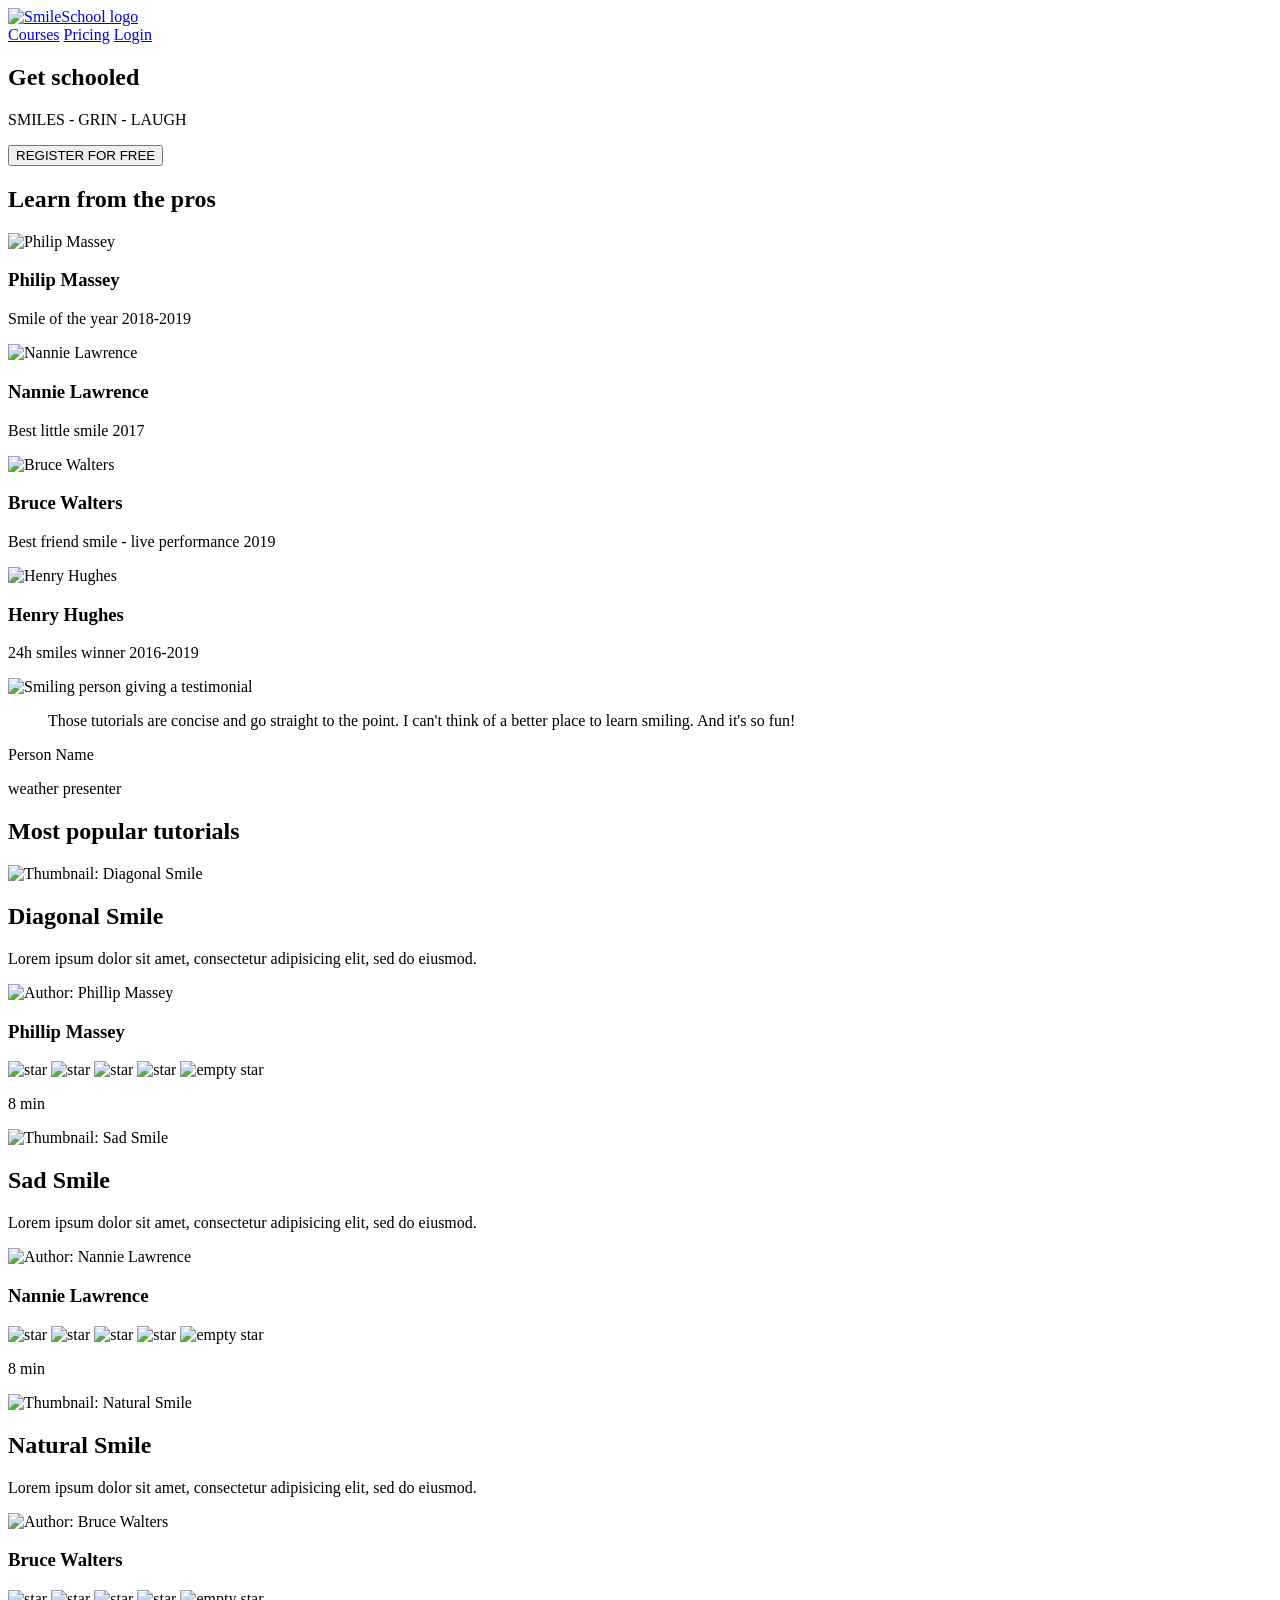
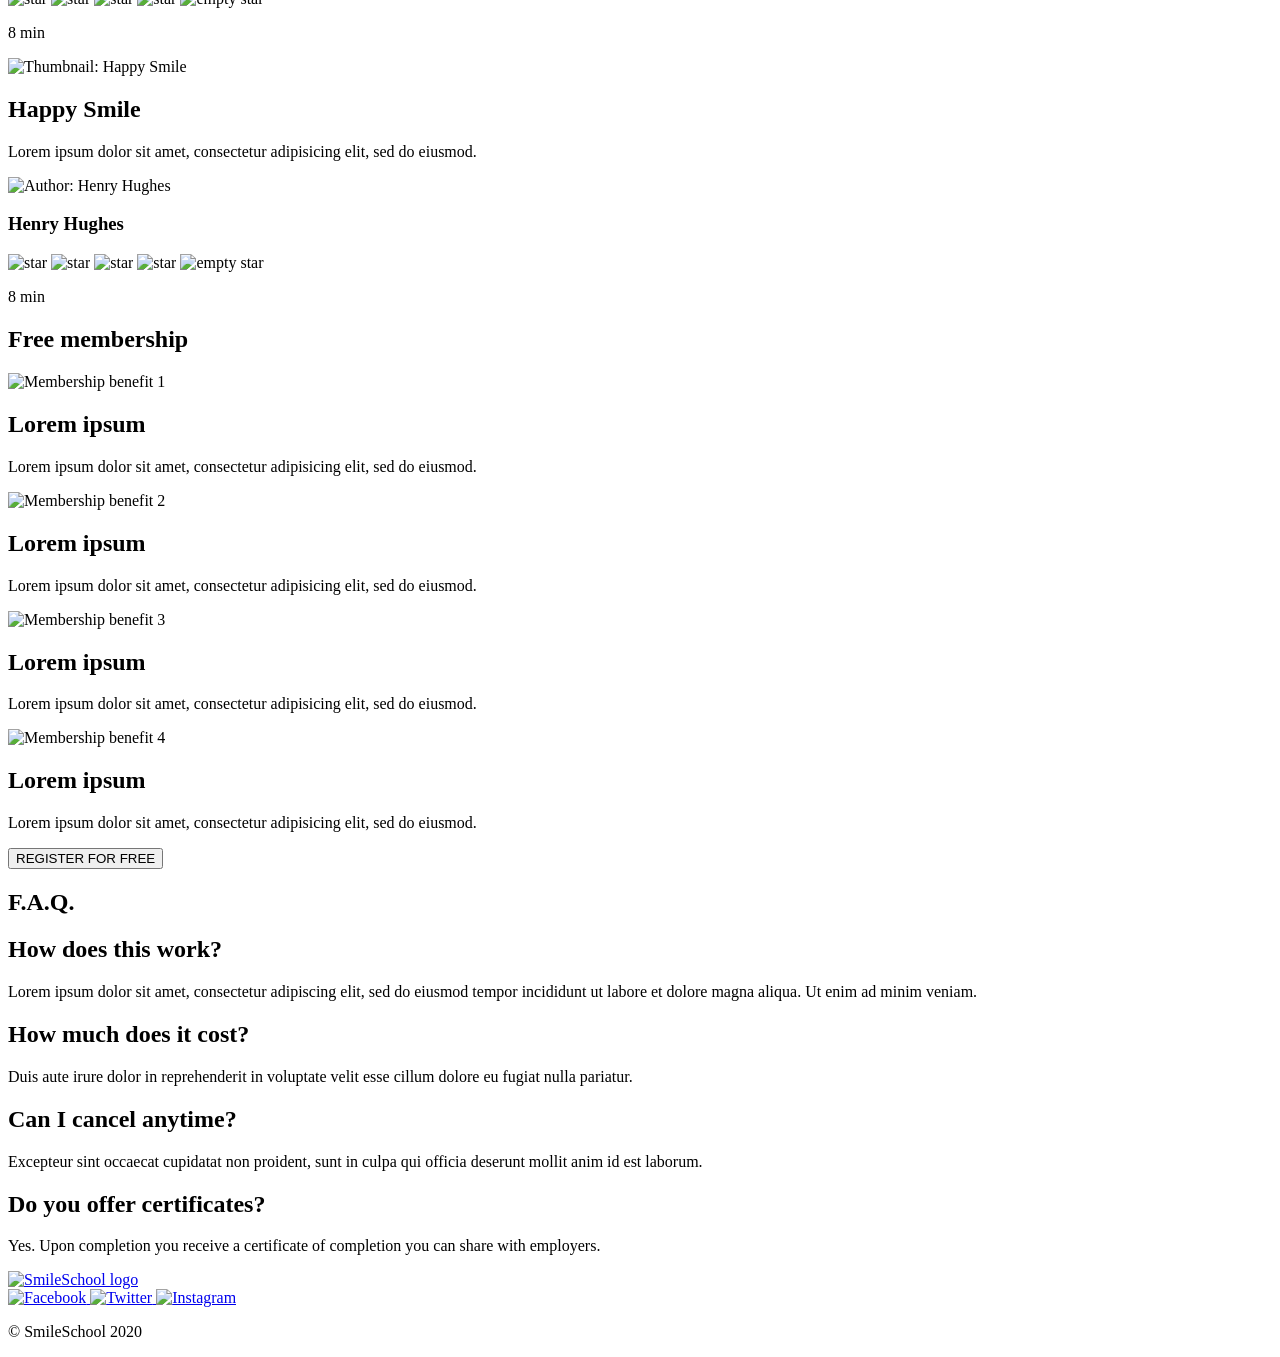
==== css_advanced/index.html @ dc0153c8 "CSS advanced: add README and copy index.html from HTML advanced" ====
<!DOCTYPE html>
<html lang="en">
<head>
  <meta charset="utf-8">
  <meta name="viewport" content="width=device-width, initial-scale=1">
  <title>SmileSchool</title>
  <meta name="description" content="Get schooled - Learn from the pros">
</head>
<body>

  <!-- ===== Header (Task 1) ===== -->
  <header>
    <!-- Logo link -->
    <a href="/" aria-label="SmileSchool home">
      <img src="logo.png" alt="SmileSchool logo">
    </a>

    <!-- Primary nav -->
    <nav aria-label="Primary">
      <a href="#">Courses</a>
      <a href="#">Pricing</a>
      <a href="#">Login</a>
    </nav>
  </header>
  <!-- ===== /Header ===== -->

  <!-- ===== Main content ===== -->
  <main>

    <!-- ===== Hero / Banner (Task 2) ===== -->
    <section aria-labelledby="hero-title">
      <!-- Top block: title + text + button -->
      <div>
        <h1 id="hero-title">Get schooled</h1>
        <p>SMILES - GRIN - LAUGH</p>
        <button type="button">REGISTER FOR FREE</button>
      </div>

      <!-- Bottom block: Learn from the pros + 4 profile cards -->
      <div>
        <h2>Learn from the pros</h2>

        <div>
          <article>
            <img src="pro-1.jpg" alt="Philip Massey">
            <h3>Philip Massey</h3>
            <p>Smile of the year 2018-2019</p>
          </article>

          <article>
            <img src="pro-2.jpg" alt="Nannie Lawrence">
            <h3>Nannie Lawrence</h3>
            <p>Best little smile 2017</p>
          </article>

          <article>
            <img src="pro-3.jpg" alt="Bruce Walters">
            <h3>Bruce Walters</h3>
            <p>Best friend smile - live performance 2019</p>
          </article>

          <article>
            <img src="pro-4.jpg" alt="Henry Hughes">
            <h3>Henry Hughes</h3>
            <p>24h smiles winner 2016-2019</p>
          </article>
        </div>
      </div>
    </section>
    <!-- ===== /Hero ===== -->

    <!-- ===== Quote (Task 3) ===== -->
    <section id="quote" aria-labelledby="quote-title">
      <div>
        <img src="quote-author.jpg" alt="Smiling person giving a testimonial">
        <div>
          <blockquote id="quote-title">
            Those tutorials are concise and go straight to the point. I can't think of a better
            place to learn smiling. And it's so fun!
          </blockquote>
          <p>Person Name</p>
          <p>weather presenter</p>
        </div>
      </div>
    </section>
    <!-- ===== /Quote ===== -->

    <!-- ===== Videos (Task 4) ===== -->
    <section aria-labelledby="videos-title">
      <h1 id="videos-title">Most popular tutorials</h1>

      <div>
        <!-- Video 1 -->
        <article>
          <img src="vid-1.jpg" alt="Thumbnail: Diagonal Smile">
          <h2>Diagonal Smile</h2>
          <p>Lorem ipsum dolor sit amet, consectetur adipisicing elit, sed do eiusmod.</p>

          <!-- Author -->
          <div>
            <img src="pro-1.jpg" alt="Author: Phillip Massey">
            <h3>Phillip Massey</h3>
          </div>

          <!-- Rating -->
          <div>
            <div>
              <img src="star.svg" alt="star">
              <img src="star.svg" alt="star">
              <img src="star.svg" alt="star">
              <img src="star.svg" alt="star">
              <img src="star-empty.svg" alt="empty star">
            </div>
            <p>8 min</p>
          </div>
        </article>

        <!-- Video 2 -->
        <article>
          <img src="vid-2.jpg" alt="Thumbnail: Sad Smile">
          <h2>Sad Smile</h2>
          <p>Lorem ipsum dolor sit amet, consectetur adipisicing elit, sed do eiusmod.</p>

          <div>
            <img src="pro-2.jpg" alt="Author: Nannie Lawrence">
            <h3>Nannie Lawrence</h3>
          </div>

          <div>
            <div>
              <img src="star.svg" alt="star">
              <img src="star.svg" alt="star">
              <img src="star.svg" alt="star">
              <img src="star.svg" alt="star">
              <img src="star-empty.svg" alt="empty star">
            </div>
            <p>8 min</p>
          </div>
        </article>

        <!-- Video 3 -->
        <article>
          <img src="vid-3.jpg" alt="Thumbnail: Natural Smile">
          <h2>Natural Smile</h2>
          <p>Lorem ipsum dolor sit amet, consectetur adipisicing elit, sed do eiusmod.</p>

          <div>
            <img src="pro-3.jpg" alt="Author: Bruce Walters">
            <h3>Bruce Walters</h3>
          </div>

          <div>
            <div>
              <img src="star.svg" alt="star">
              <img src="star.svg" alt="star">
              <img src="star.svg" alt="star">
              <img src="star.svg" alt="star">
              <img src="star-empty.svg" alt="empty star">
            </div>
            <p>8 min</p>
          </div>
        </article>

        <!-- Video 4 -->
        <article>
          <img src="vid-4.jpg" alt="Thumbnail: Happy Smile">
          <h2>Happy Smile</h2>
          <p>Lorem ipsum dolor sit amet, consectetur adipisicing elit, sed do eiusmod.</p>

          <div>
            <img src="pro-4.jpg" alt="Author: Henry Hughes">
            <h3>Henry Hughes</h3>
          </div>

          <div>
            <div>
              <img src="star.svg" alt="star">
              <img src="star.svg" alt="star">
              <img src="star.svg" alt="star">
              <img src="star.svg" alt="star">
              <img src="star-empty.svg" alt="empty star">
            </div>
            <p>8 min</p>
          </div>
        </article>
      </div>
    </section>
    <!-- ===== /Videos ===== -->

    <!-- ===== Membership (Task 5) ===== -->
    <section aria-labelledby="membership-title">
      <h1 id="membership-title">Free membership</h1>

      <div>
        <article>
          <img src="mem-1.svg" alt="Membership benefit 1">
          <h2>Lorem ipsum</h2>
          <p>Lorem ipsum dolor sit amet, consectetur adipisicing elit, sed do eiusmod.</p>
        </article>

        <article>
          <img src="mem-2.svg" alt="Membership benefit 2">
          <h2>Lorem ipsum</h2>
          <p>Lorem ipsum dolor sit amet, consectetur adipisicing elit, sed do eiusmod.</p>
        </article>

        <article>
          <img src="mem-3.svg" alt="Membership benefit 3">
          <h2>Lorem ipsum</h2>
          <p>Lorem ipsum dolor sit amet, consectetur adipisicing elit, sed do eiusmod.</p>
        </article>

        <article>
          <img src="mem-4.svg" alt="Membership benefit 4">
          <h2>Lorem ipsum</h2>
          <p>Lorem ipsum dolor sit amet, consectetur adipisicing elit, sed do eiusmod.</p>
        </article>
      </div>

      <button type="button">REGISTER FOR FREE</button>
    </section>
    <!-- ===== /Membership ===== -->

    <!-- ===== FAQ (Task 6) ===== -->
    <section id="faq" aria-labelledby="faq-title">
      <h1 id="faq-title">F.A.Q.</h1>

      <div>
        <!-- Row 1 -->
        <div>
          <article>
            <h2>How does this work?</h2>
            <p>
              Lorem ipsum dolor sit amet, consectetur adipiscing elit, sed do eiusmod tempor
              incididunt ut labore et dolore magna aliqua. Ut enim ad minim veniam.
            </p>
          </article>

          <article>
            <h2>How much does it cost?</h2>
            <p>
              Duis aute irure dolor in reprehenderit in voluptate velit esse cillum dolore
              eu fugiat nulla pariatur.
            </p>
          </article>
        </div>

        <!-- Row 2 -->
        <div>
          <article>
            <h2>Can I cancel anytime?</h2>
            <p>
              Excepteur sint occaecat cupidatat non proident, sunt in culpa qui officia
              deserunt mollit anim id est laborum.
            </p>
          </article>

          <article>
            <h2>Do you offer certificates?</h2>
            <p>
              Yes. Upon completion you receive a certificate of completion you can share
              with employers.
            </p>
          </article>
        </div>
      </div>
    </section>
    <!-- ===== /FAQ ===== -->

  </main>
  <!-- ===== /Main ===== -->

  <!-- ===== Footer (Task 7) ===== -->
  <footer>
    <div>
      <div>
        <!-- Footer logo -->
        <a href="/" aria-label="SmileSchool home">
          <img src="logo.png" alt="SmileSchool logo">
        </a>

        <!-- Social links -->
        <div aria-label="Social links">
          <a href="#" aria-label="Facebook">
            <img src="icon-facebook.svg" alt="Facebook">
          </a>
          <a href="#" aria-label="Twitter">
            <img src="icon-twitter.svg" alt="Twitter">
          </a>
          <a href="#" aria-label="Instagram">
            <img src="icon-instagram.svg" alt="Instagram">
          </a>
        </div>
      </div>

      <p>© SmileSchool 2020</p>
    </div>
  </footer>
  <!-- ===== /Footer ===== -->

</body>
</html>
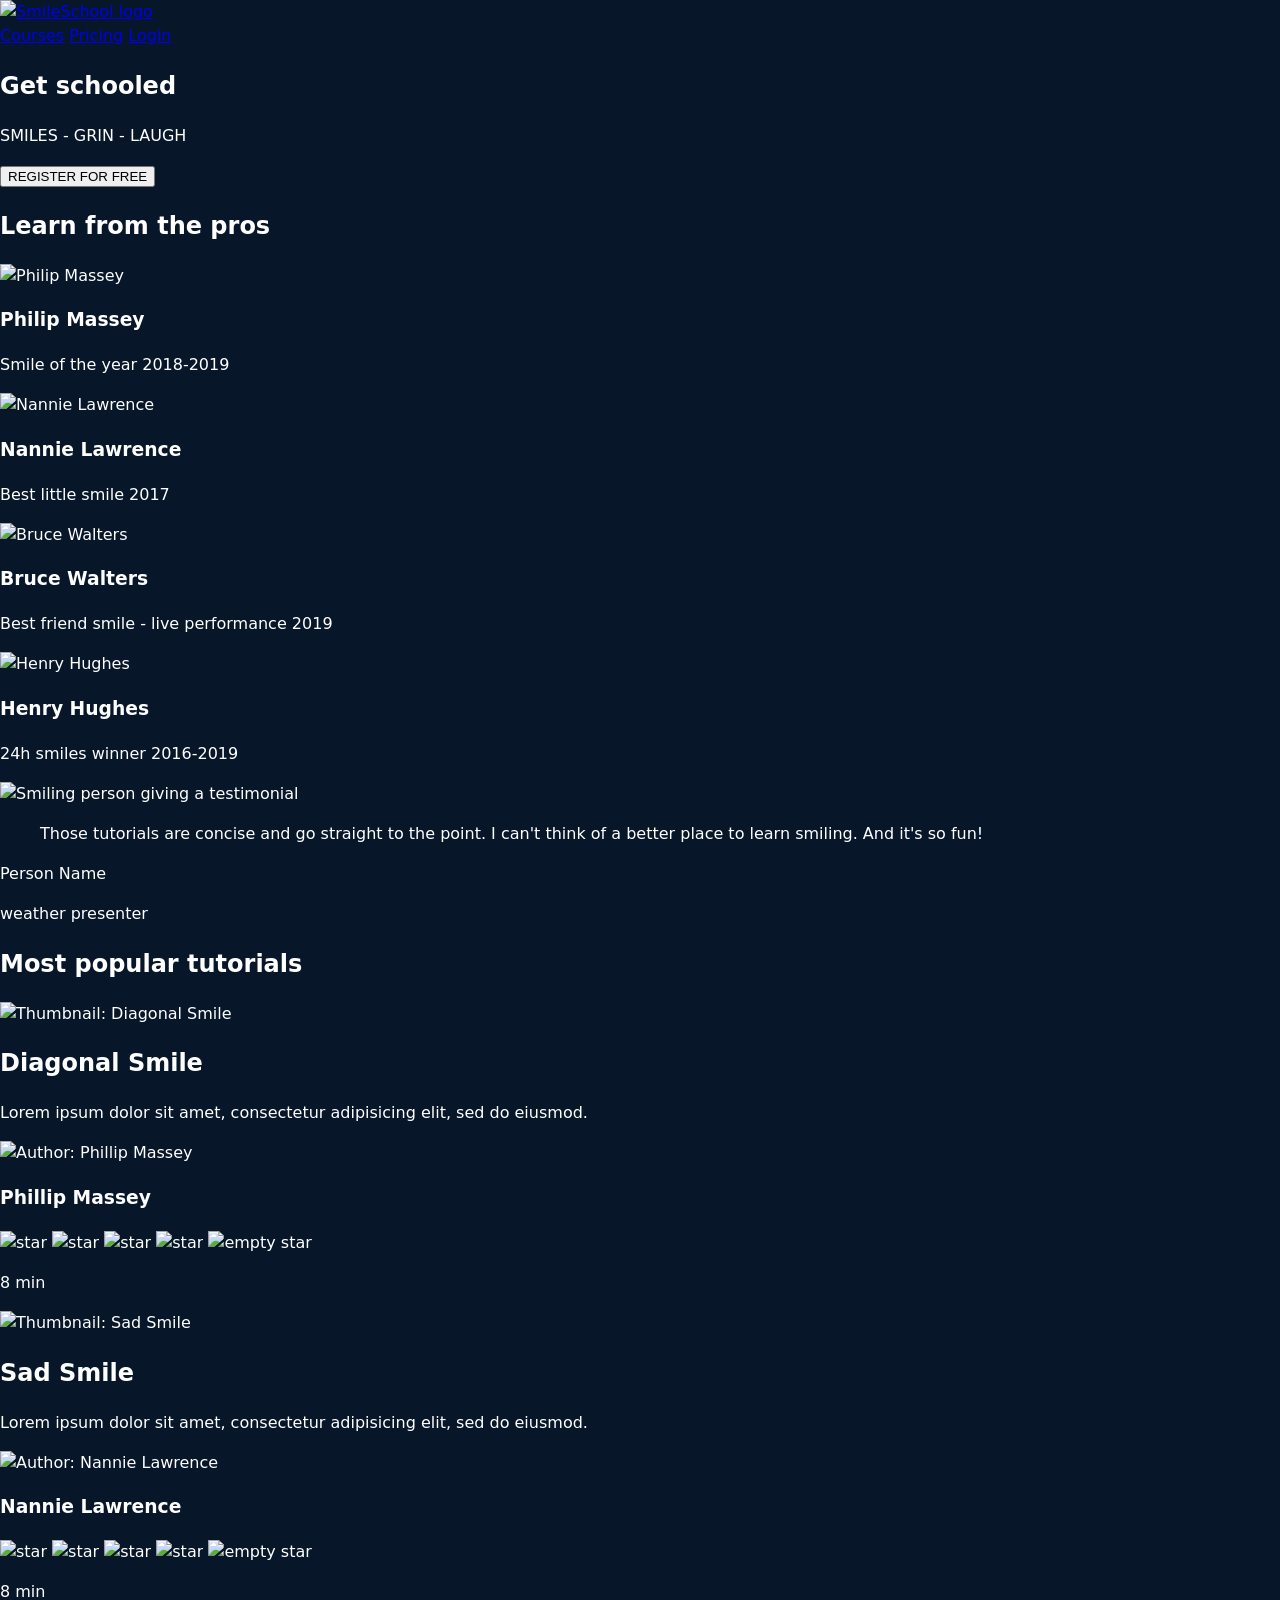
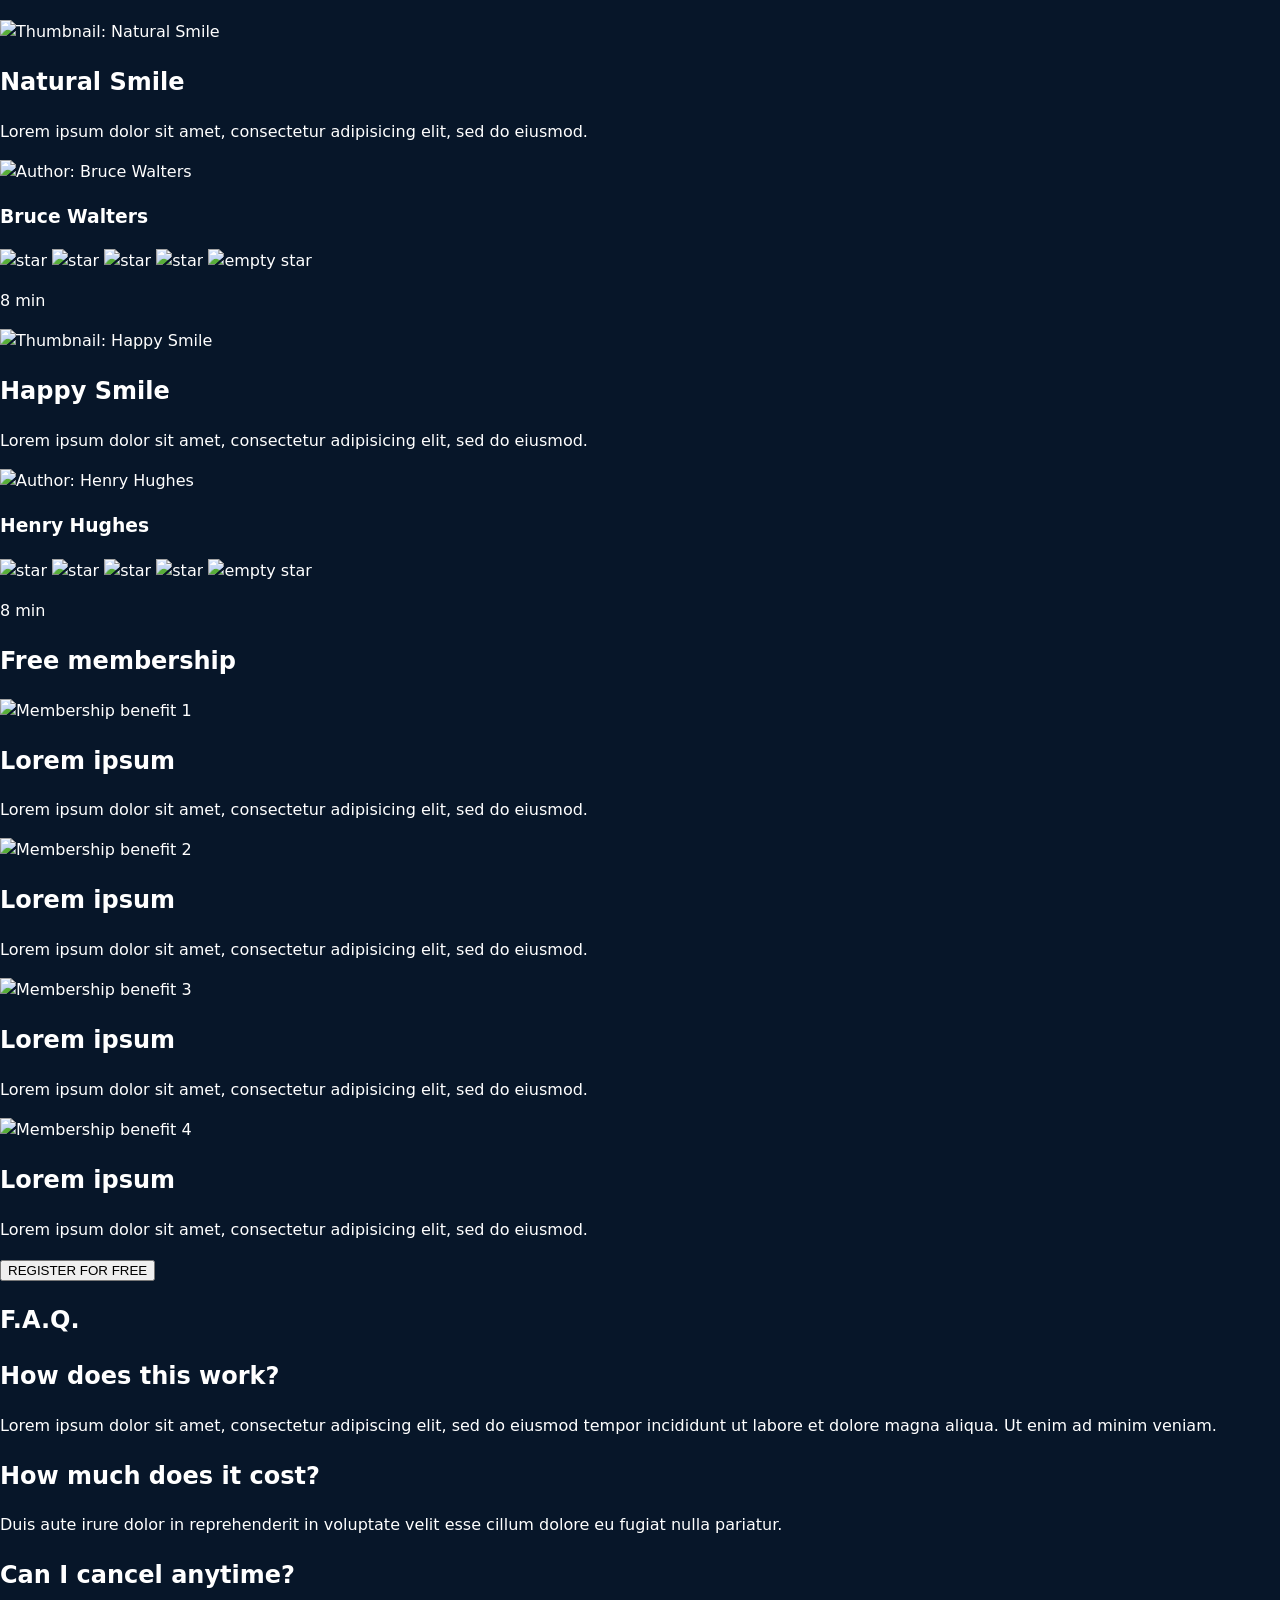
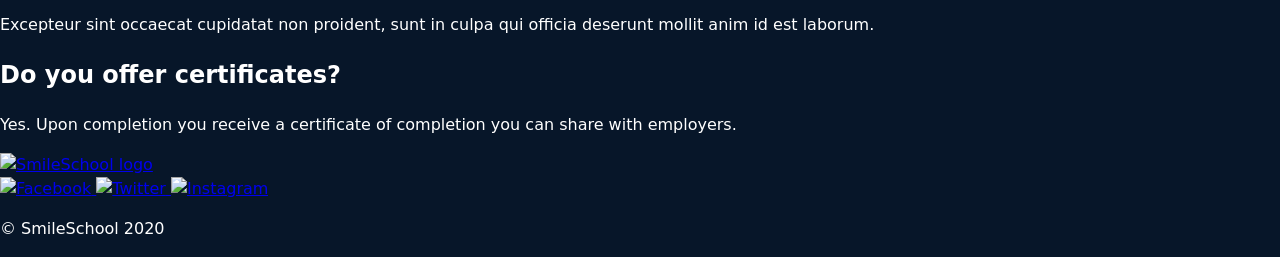
==== commit d94acc72: "Task 1: create styles.css and import it in index.html" ====
--- a/css_advanced/index.html
+++ b/css_advanced/index.html
@@ -5,6 +5,7 @@
   <meta name="viewport" content="width=device-width, initial-scale=1">
   <title>SmileSchool</title>
   <meta name="description" content="Get schooled - Learn from the pros">
+<link rel="stylesheet" href="styles.css">
 </head>
 <body>
 
--- a/css_advanced/styles.css
+++ b/css_advanced/styles.css
@@ -0,0 +1,18 @@
+/* CSS Advanced – base stylesheet */
+:root{
+  --bg-dark:#071629;
+  --text:#fff;
+  --muted:rgba(255,255,255,.75);
+  --primary:#C271FF;
+  --primary-strong:#A646FF;
+  --maxw:1100px;
+}
+/* Base */
+*{box-sizing:border-box}
+html,body{margin:0}
+body{
+  background:var(--bg-dark);
+  color:var(--text);
+  font-family:"Source Sans Pro", system-ui, -apple-system, "Segoe UI", Roboto, Arial, sans-serif;
+  line-height:1.5;
+}
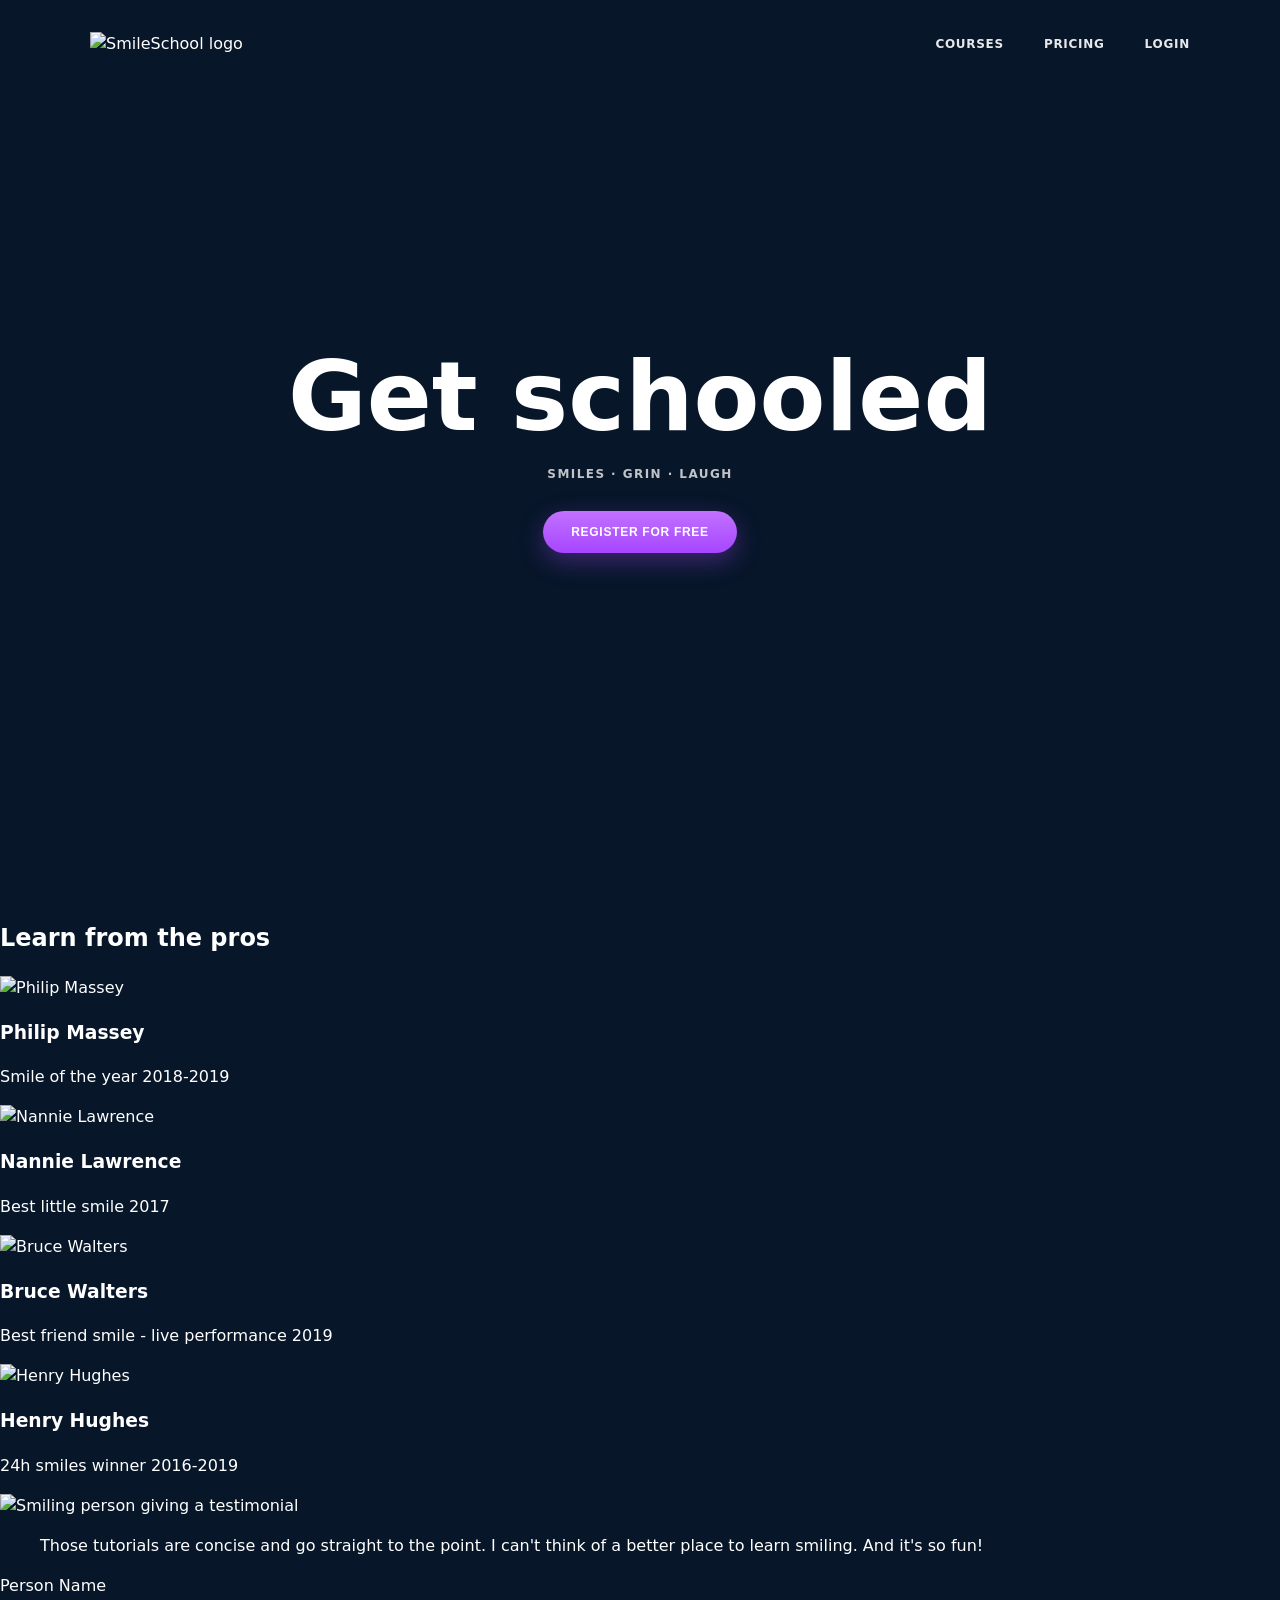
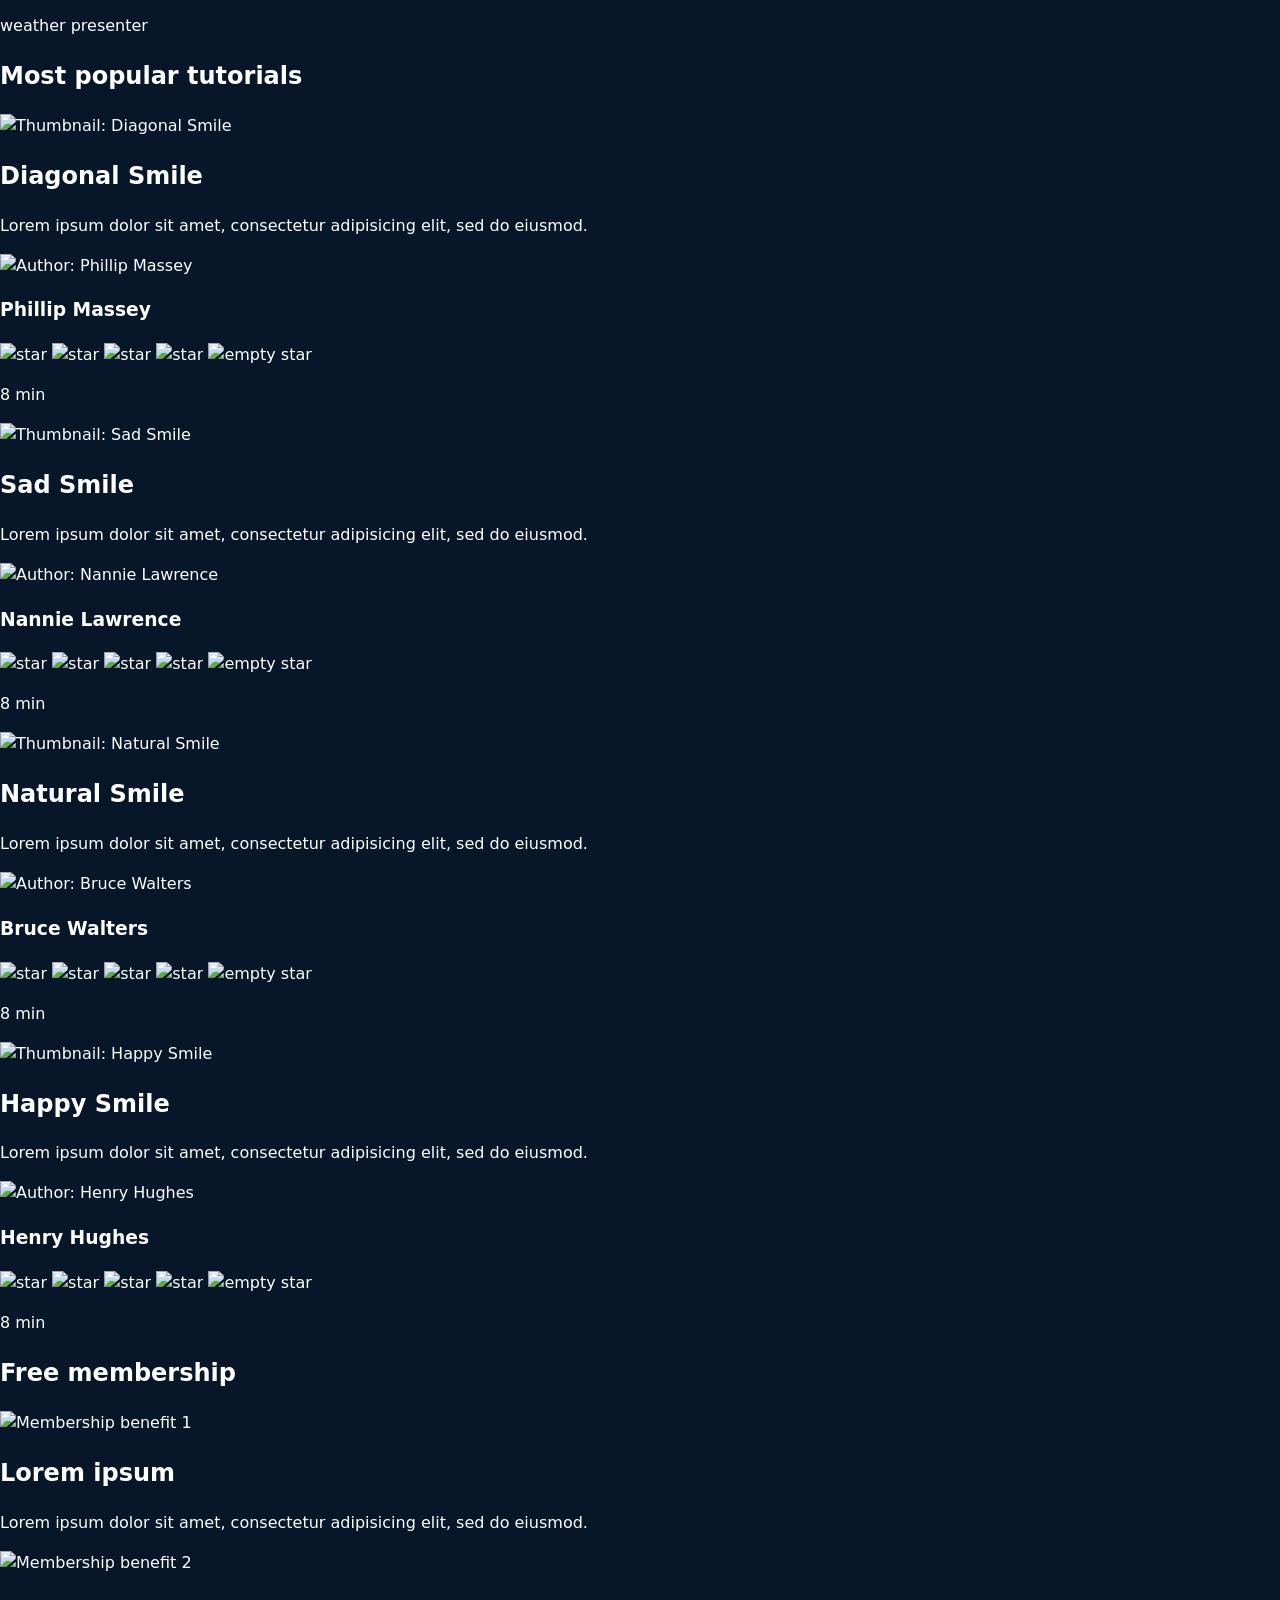
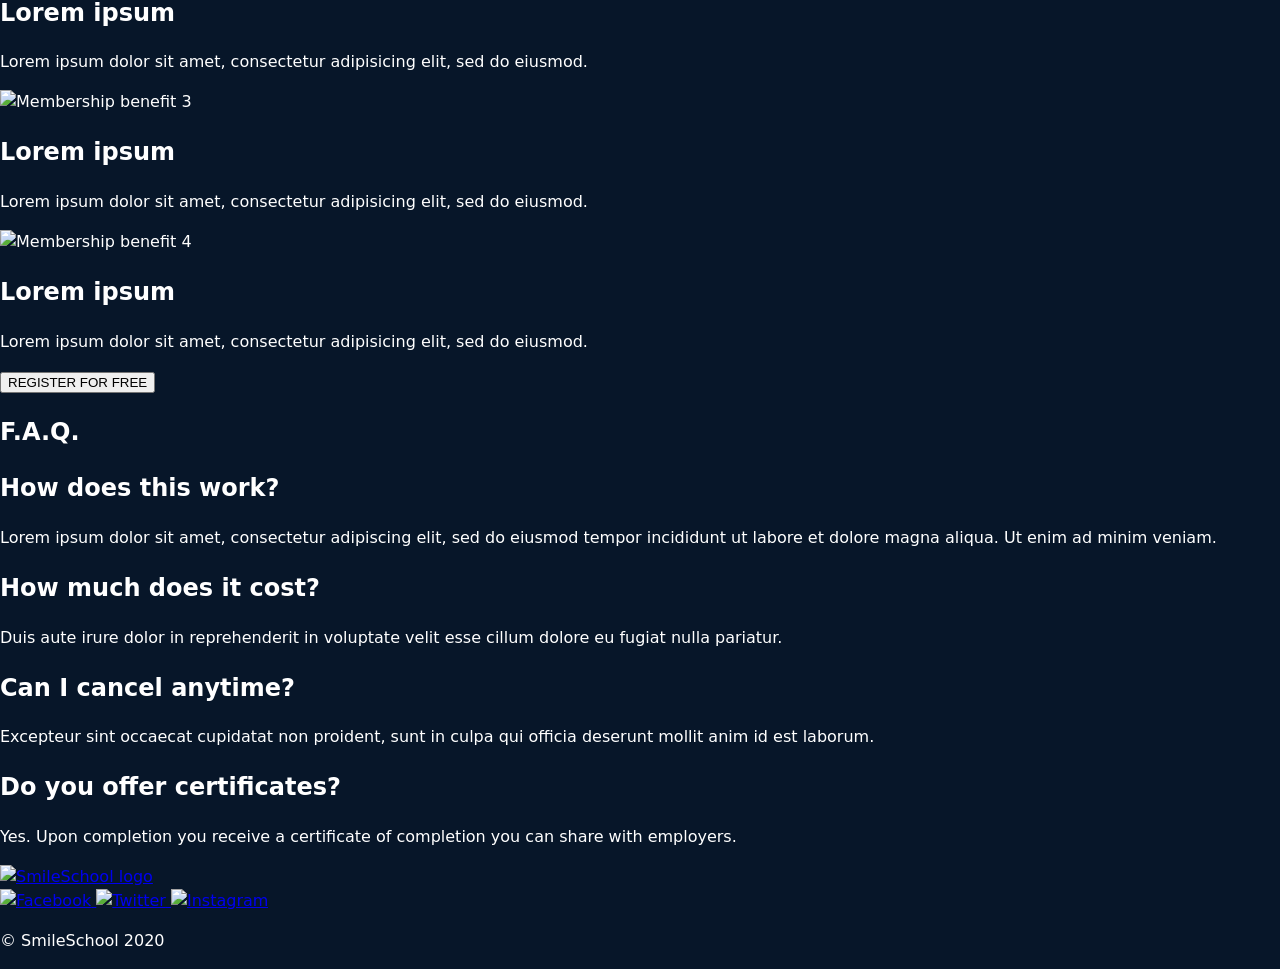
==== commit daec5a03: "Task 2: style header and first hero section per Figma" ====
--- a/css_advanced/index.html
+++ b/css_advanced/index.html
@@ -11,18 +11,17 @@
 
   <!-- ===== Header (Task 1) ===== -->
   <header>
-    <!-- Logo link -->
-    <a href="/" aria-label="SmileSchool home">
+  <div class="container">
+    <a href="/" class="logo" aria-label="SmileSchool home">
       <img src="logo.png" alt="SmileSchool logo">
     </a>
-
-    <!-- Primary nav -->
     <nav aria-label="Primary">
       <a href="#">Courses</a>
       <a href="#">Pricing</a>
       <a href="#">Login</a>
     </nav>
-  </header>
+  </div>
+</header>
   <!-- ===== /Header ===== -->
 
   <!-- ===== Main content ===== -->
@@ -30,12 +29,12 @@
 
     <!-- ===== Hero / Banner (Task 2) ===== -->
     <section aria-labelledby="hero-title">
-      <!-- Top block: title + text + button -->
-      <div>
-        <h1 id="hero-title">Get schooled</h1>
-        <p>SMILES - GRIN - LAUGH</p>
-        <button type="button">REGISTER FOR FREE</button>
-      </div>
+  <div>
+    <h1 id="hero-title">Get schooled</h1>
+    <p class="meta">SMILES &middot; GRIN &middot; LAUGH</p>
+    <button type="button" class="cta">REGISTER FOR FREE</button>
+  </div>
+</section>
 
       <!-- Bottom block: Learn from the pros + 4 profile cards -->
       <div>
--- a/css_advanced/styles.css
+++ b/css_advanced/styles.css
@@ -16,3 +16,61 @@
   font-family:"Source Sans Pro", system-ui, -apple-system, "Segoe UI", Roboto, Arial, sans-serif;
   line-height:1.5;
 }
+/* === Header (fixed over hero) === */
+header{
+  position:absolute;
+  inset:0 0 auto 0; /* top:0; left/right:0 */
+  z-index:10;
+}
+header .container{
+  width:min(100%, calc(var(--maxw) + 48px));
+  margin-inline:auto;
+  padding:32px 24px;
+  display:flex;
+  align-items:center;
+  justify-content:space-between;
+}
+header a{ color:var(--text); text-decoration:none; }
+header nav{ display:flex; gap:40px; }
+header nav a{
+  font-weight:600; font-size:12px; letter-spacing:.06em;
+  text-transform:uppercase; opacity:.9;
+}
+header nav a:hover{ opacity:1; }
+
+/* === Hero (first section in main) === */
+main > section:first-of-type{
+  min-height:100vh;
+  display:grid;
+  place-items:center;
+  text-align:center;
+  color:#fff;
+  background:
+    linear-gradient(180deg, rgba(7,22,41,.25) 0%, rgba(7,22,41,.95) 70%),
+    url("images/hero.jpg") center/cover no-repeat;
+}
+main > section:first-of-type h1{
+  margin:0 0 18px 0;
+  font-weight:800;
+  font-size:clamp(44px, 8vw, 96px);
+  line-height:1.05;
+}
+main > section:first-of-type .meta{
+  display:flex; justify-content:center; gap:28px;
+  margin-bottom:28px;
+  font-weight:700; font-size:12px; letter-spacing:.12em;
+  text-transform:uppercase; color:var(--muted);
+}
+main > section:first-of-type .cta{
+  display:inline-block; padding:14px 28px; border:0;
+  font-weight:700; font-size:12px; letter-spacing:.06em; text-transform:uppercase;
+  color:#fff; border-radius:999px; cursor:pointer;
+  background:linear-gradient(180deg, var(--primary) 0%, var(--primary-strong) 100%);
+  box-shadow:0 8px 24px rgba(162,70,255,.35);
+}
+
+/* small tweaks */
+@media (max-width: 820px){
+  header .container{ padding:22px 16px; }
+  header nav{ gap:22px; }
+}
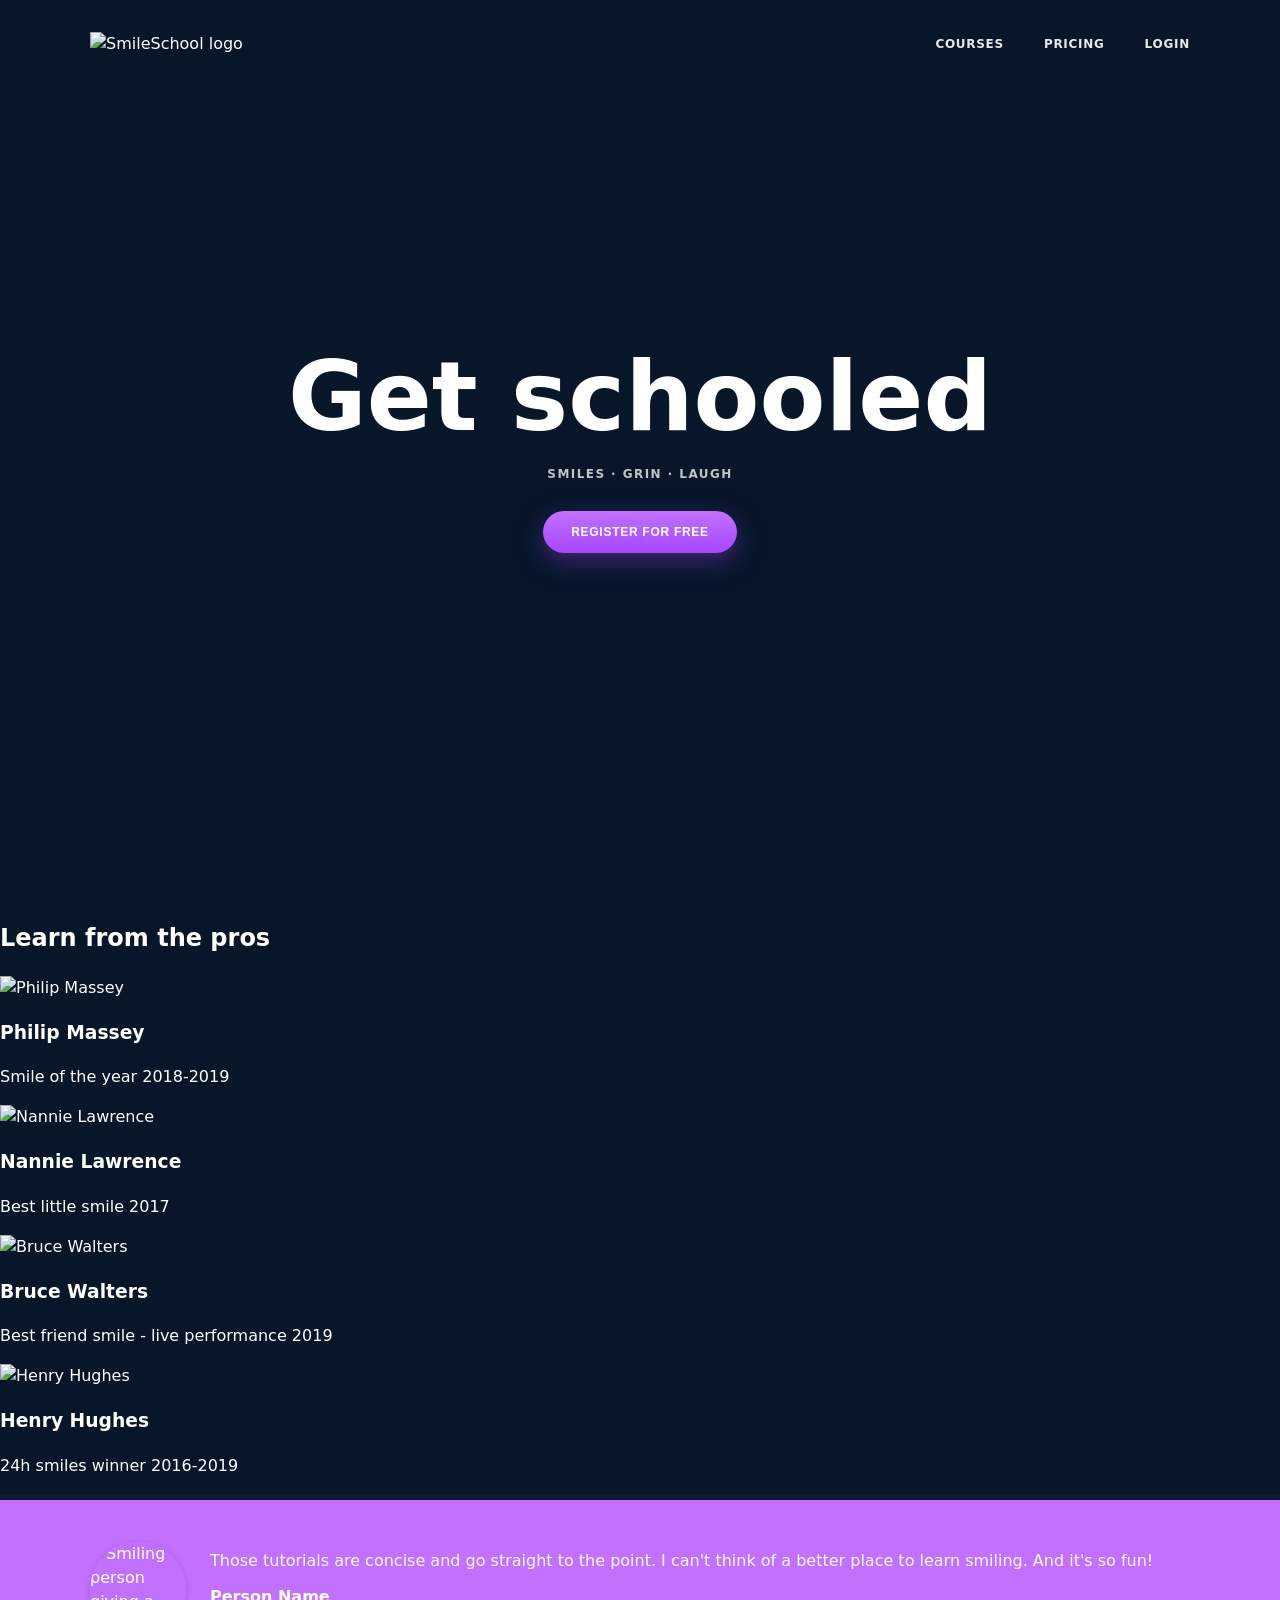
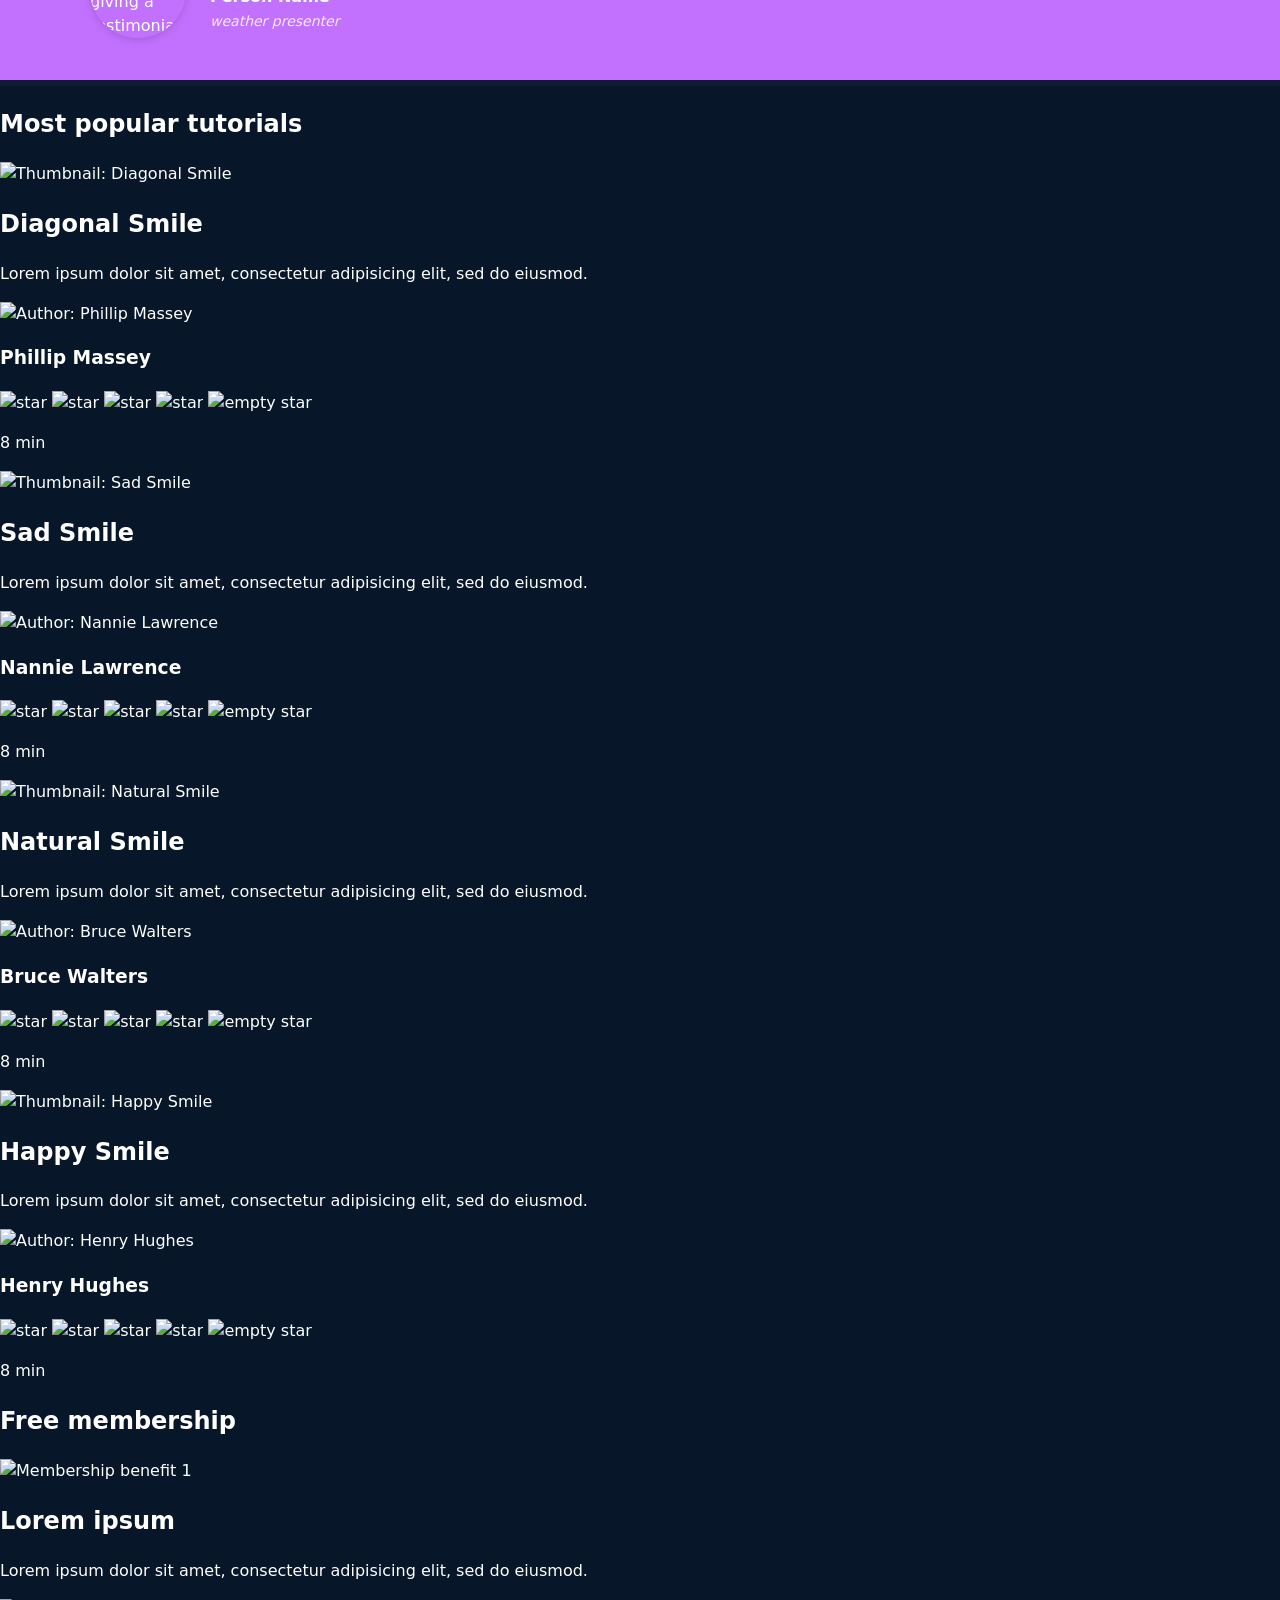
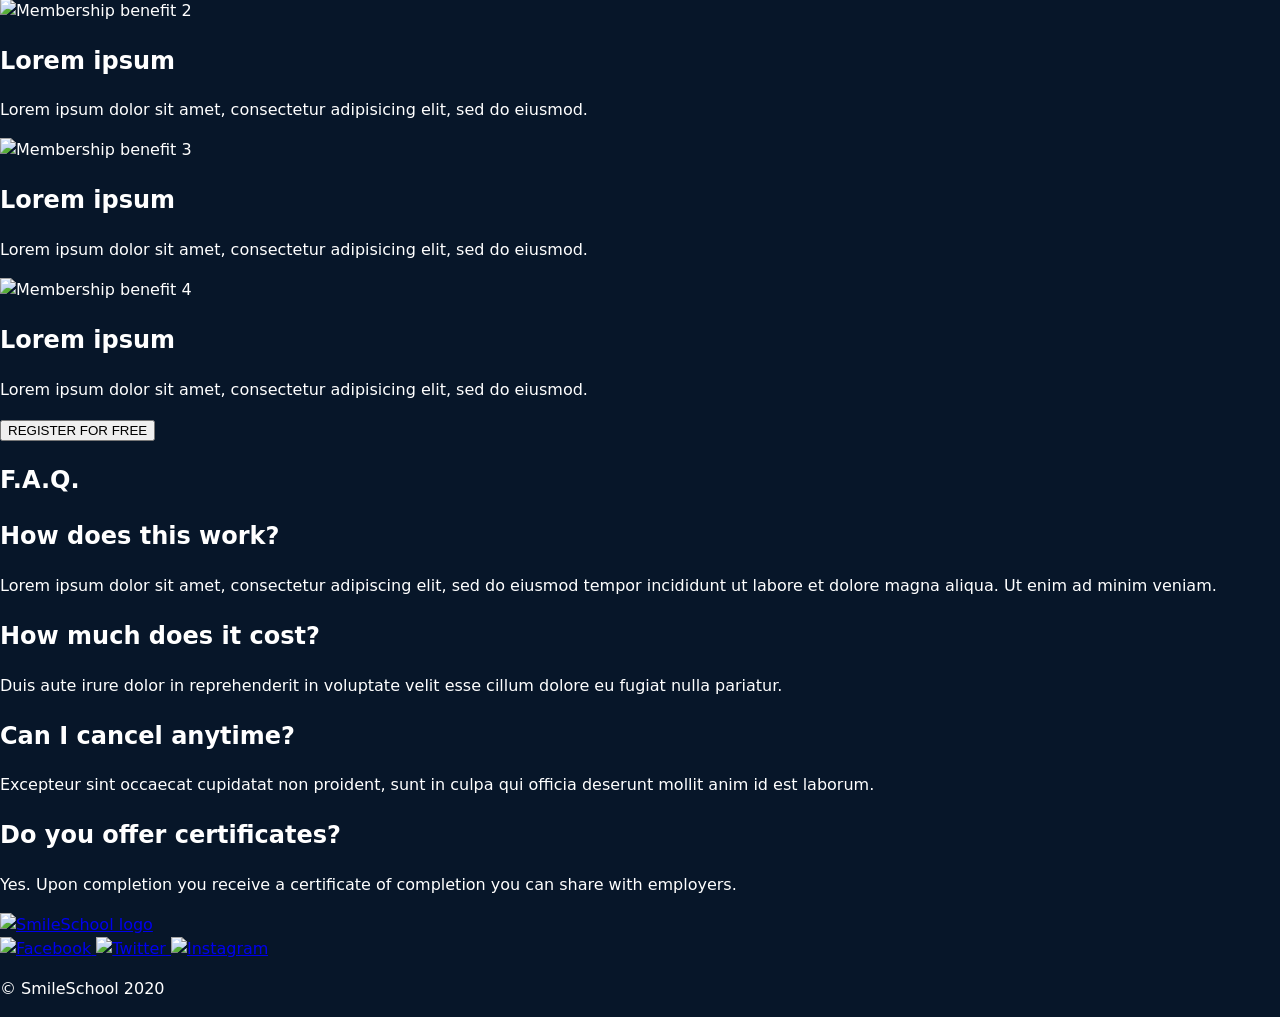
==== commit 76e28bcd: "Task 3: style Quotes/Testimonial section (purple block, avatar, author, role)" ====
--- a/css_advanced/index.html
+++ b/css_advanced/index.html
@@ -71,18 +71,18 @@
 
     <!-- ===== Quote (Task 3) ===== -->
     <section id="quote" aria-labelledby="quote-title">
-      <div>
-        <img src="quote-author.jpg" alt="Smiling person giving a testimonial">
-        <div>
-          <blockquote id="quote-title">
-            Those tutorials are concise and go straight to the point. I can't think of a better
-            place to learn smiling. And it's so fun!
-          </blockquote>
-          <p>Person Name</p>
-          <p>weather presenter</p>
-        </div>
-      </div>
-    </section>
+  <div class="container">
+    <img class="avatar" src="images/quote-author.jpg" alt="Smiling person giving a testimonial">
+    <div>
+      <blockquote id="quote-title">
+        Those tutorials are concise and go straight to the point. I can't think of a better
+        place to learn smiling. And it's so fun!
+      </blockquote>
+      <p class="author">Person Name</p>
+      <p class="role">weather presenter</p>
+    </div>
+  </div>
+</section>
     <!-- ===== /Quote ===== -->
 
     <!-- ===== Videos (Task 4) ===== -->
--- a/css_advanced/styles.css
+++ b/css_advanced/styles.css
@@ -74,3 +74,62 @@
   header .container{ padding:22px 16px; }
   header nav{ gap:22px; }
 }
+/* === Task 3 · Quotes / Testimonial === */
+#quote{
+  position:relative;
+  background:#C271FF;   /* morado Figma */
+  color:#fff;
+  padding:48px 0;
+}
+#quote .container{
+  width:min(100%, calc(var(--maxw) + 48px));
+  margin-inline:auto;
+  padding-inline:24px;
+  display:grid;
+  grid-template-columns:96px 1fr; /* avatar + texto */
+  gap:24px;
+  align-items:center;
+}
+#quote .avatar{
+  width:96px; height:96px;
+  border-radius:50%;
+  overflow:hidden;
+  box-shadow:0 2px 8px rgba(0,0,0,.15);
+}
+#quote blockquote{
+  margin:0 0 12px 0;
+  font-size:16px;
+  line-height:1.6;
+  color:rgba(255,255,255,.95);
+}
+#quote .author{
+  margin:0;
+  font-weight:700;
+  font-size:16px;
+}
+#quote .role{
+  margin:2px 0 0 0;
+  font-style:italic;
+  font-size:14px;
+  color:rgba(255,255,255,.85);
+}
+/* barras sutiles arriba/abajo como en la maqueta */
+#quote::before,
+#quote::after{
+  content:"";
+  position:absolute; left:0; right:0;
+  height:6px;
+  background:#071629; /* mismo dark del body */
+  opacity:.95;
+}
+#quote::before{ top:0; }
+#quote::after{ bottom:0; }
+
+/* responsive */
+@media (max-width:640px){
+  #quote .container{
+    grid-template-columns:72px 1fr;
+    gap:16px;
+  }
+  #quote .avatar{ width:72px; height:72px; }
+}
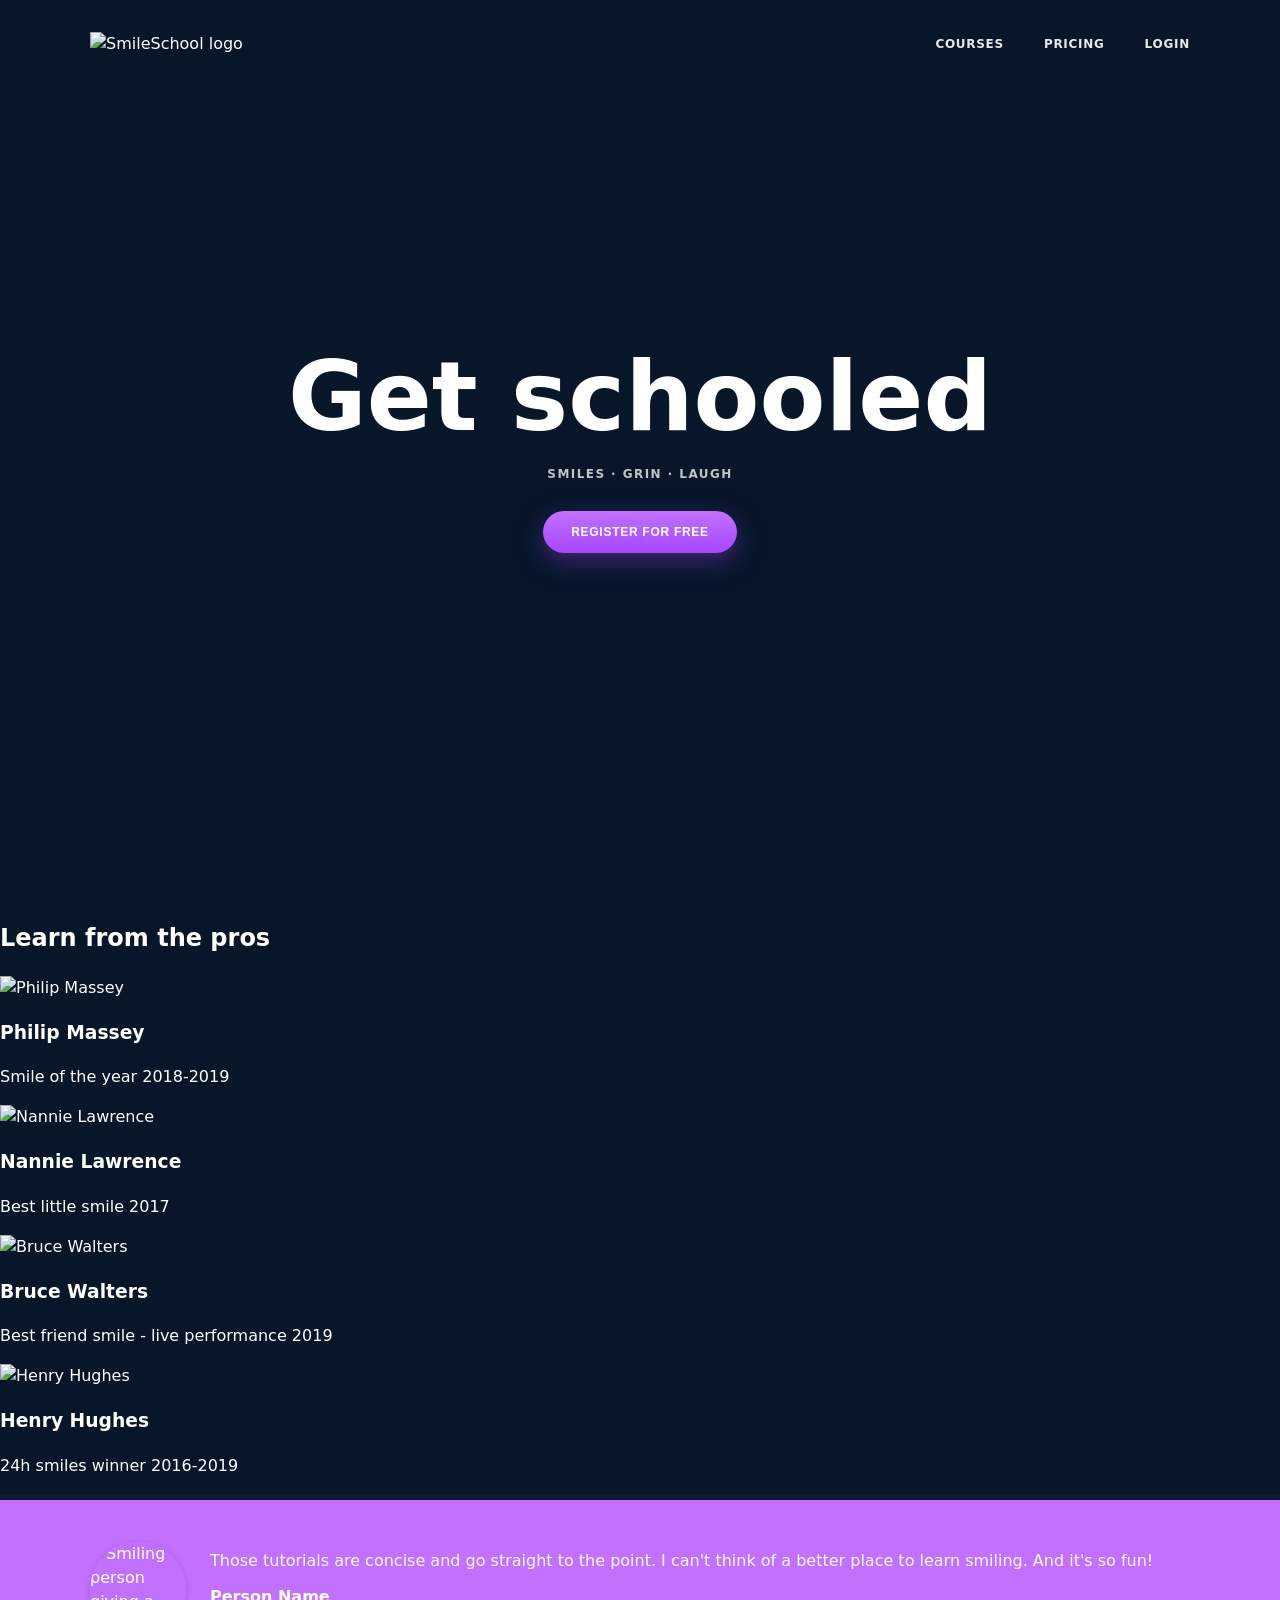
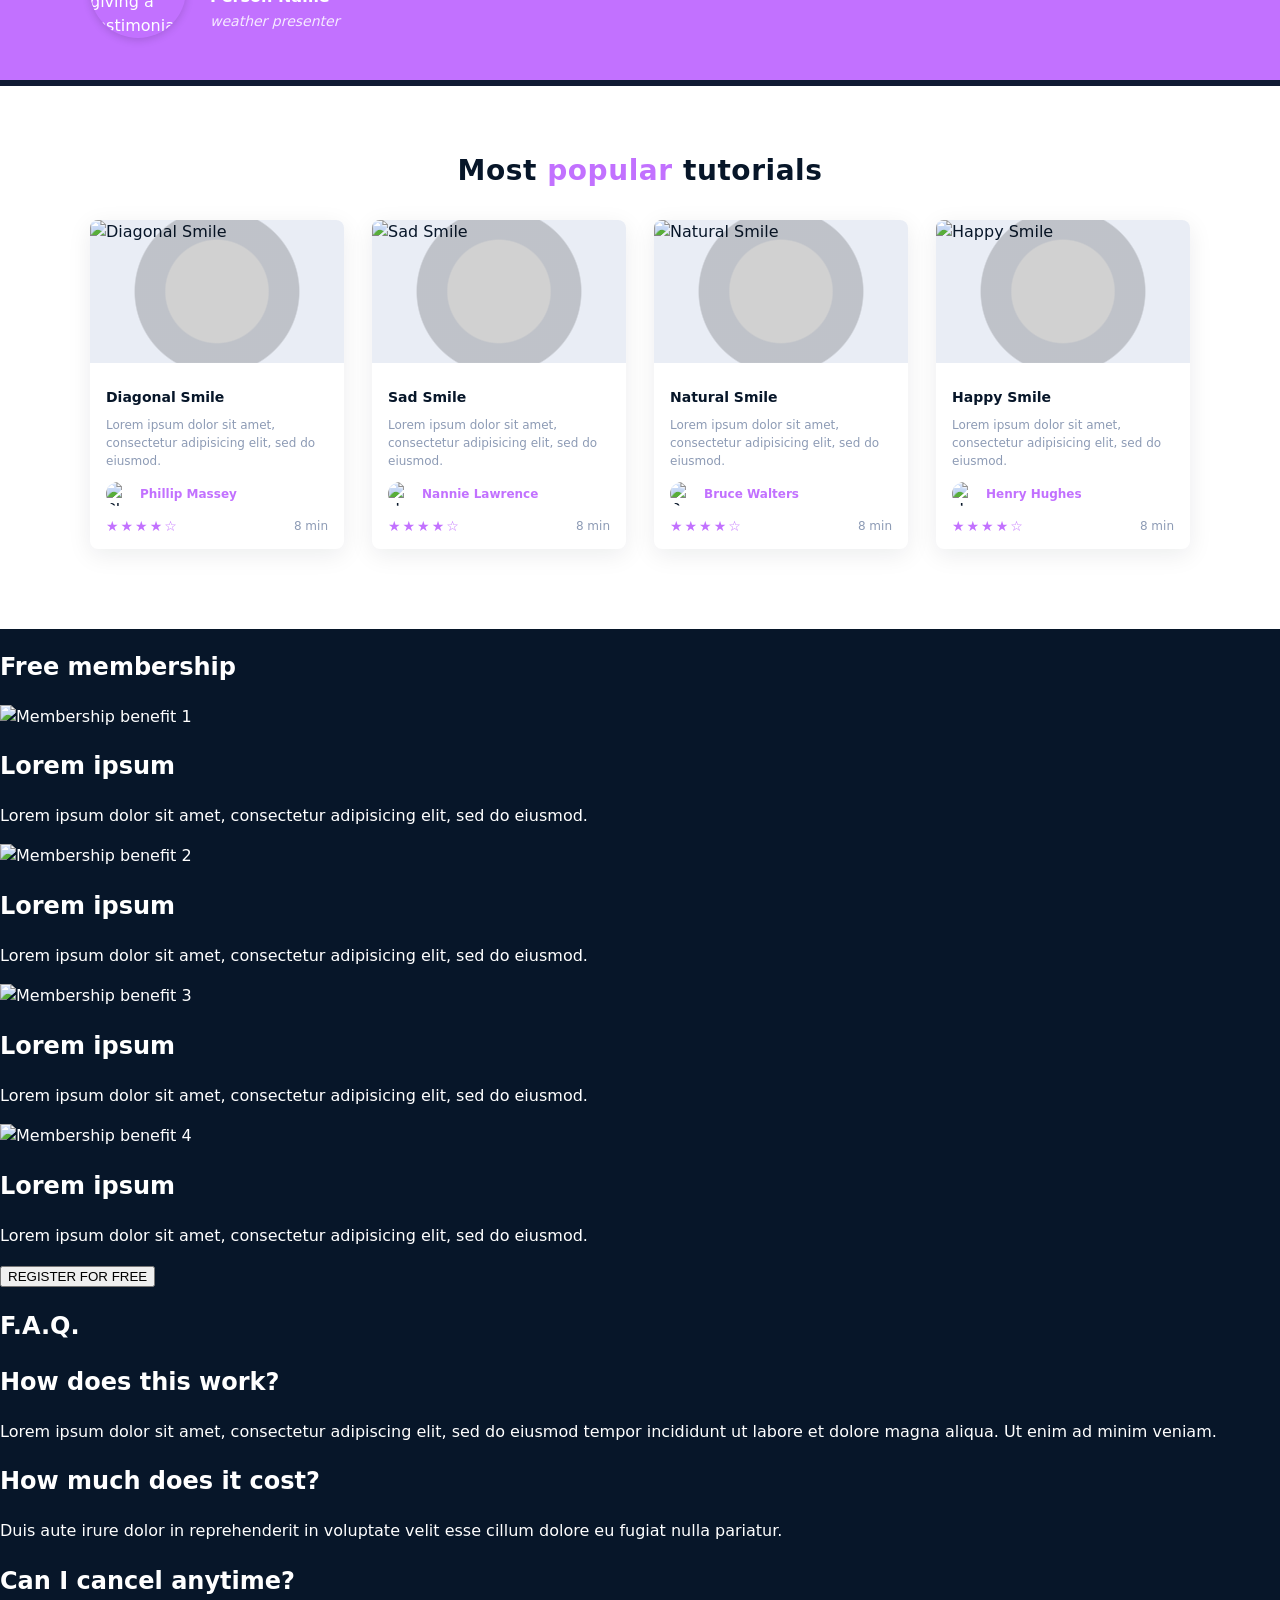
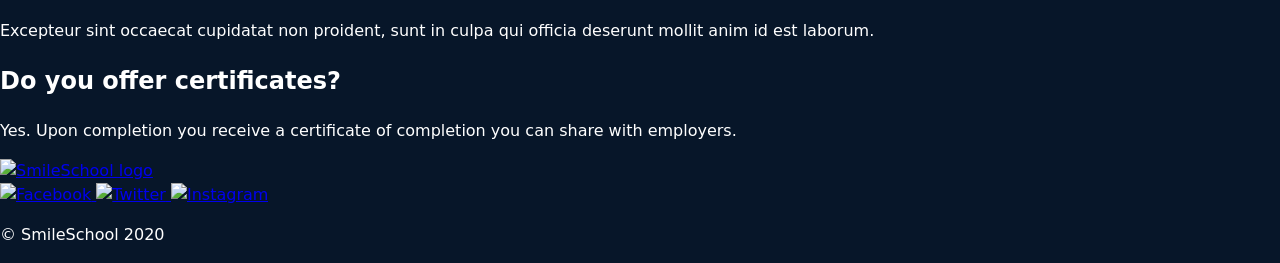
==== commit 9f7f404c: "Task 4: style Videos list (grid, cards, play overlay, author, stars, time)" ====
--- a/css_advanced/index.html
+++ b/css_advanced/index.html
@@ -86,105 +86,93 @@
     <!-- ===== /Quote ===== -->
 
     <!-- ===== Videos (Task 4) ===== -->
-    <section aria-labelledby="videos-title">
-      <h1 id="videos-title">Most popular tutorials</h1>
-
-      <div>
-        <!-- Video 1 -->
-        <article>
-          <img src="vid-1.jpg" alt="Thumbnail: Diagonal Smile">
+<section aria-labelledby="videos-title">
+  <div class="container">
+    <h1 id="videos-title">Most <span class="accent">popular</span> tutorials</h1>
+
+    <div class="videos">
+
+      <!-- Card 1 -->
+      <article class="card">
+        <div class="thumb">
+          <img src="images/vid-1.jpg" alt="Diagonal Smile">
+        </div>
+        <div class="body">
           <h2>Diagonal Smile</h2>
-          <p>Lorem ipsum dolor sit amet, consectetur adipisicing elit, sed do eiusmod.</p>
-
-          <!-- Author -->
-          <div>
-            <img src="pro-1.jpg" alt="Author: Phillip Massey">
-            <h3>Phillip Massey</h3>
-          </div>
-
-          <!-- Rating -->
-          <div>
-            <div>
-              <img src="star.svg" alt="star">
-              <img src="star.svg" alt="star">
-              <img src="star.svg" alt="star">
-              <img src="star.svg" alt="star">
-              <img src="star-empty.svg" alt="empty star">
-            </div>
-            <p>8 min</p>
-          </div>
-        </article>
-
-        <!-- Video 2 -->
-        <article>
-          <img src="vid-2.jpg" alt="Thumbnail: Sad Smile">
+          <p class="desc">Lorem ipsum dolor sit amet, consectetur adipisicing elit, sed do eiusmod.</p>
+
+          <div class="author">
+            <img src="images/pro-1.jpg" alt="Phillip Massey">
+            <span class="name">Phillip Massey</span>
+          </div>
+
+          <div class="meta">
+            <div class="stars">★★★★☆</div>
+            <div class="time">8 min</div>
+          </div>
+        </div>
+      </article>
+
+      <!-- Card 2 -->
+      <article class="card">
+        <div class="thumb">
+          <img src="images/vid-2.jpg" alt="Sad Smile">
+        </div>
+        <div class="body">
           <h2>Sad Smile</h2>
-          <p>Lorem ipsum dolor sit amet, consectetur adipisicing elit, sed do eiusmod.</p>
-
-          <div>
-            <img src="pro-2.jpg" alt="Author: Nannie Lawrence">
-            <h3>Nannie Lawrence</h3>
-          </div>
-
-          <div>
-            <div>
-              <img src="star.svg" alt="star">
-              <img src="star.svg" alt="star">
-              <img src="star.svg" alt="star">
-              <img src="star.svg" alt="star">
-              <img src="star-empty.svg" alt="empty star">
-            </div>
-            <p>8 min</p>
-          </div>
-        </article>
-
-        <!-- Video 3 -->
-        <article>
-          <img src="vid-3.jpg" alt="Thumbnail: Natural Smile">
+          <p class="desc">Lorem ipsum dolor sit amet, consectetur adipisicing elit, sed do eiusmod.</p>
+          <div class="author">
+            <img src="images/pro-2.jpg" alt="Nannie Lawrence">
+            <span class="name">Nannie Lawrence</span>
+          </div>
+          <div class="meta">
+            <div class="stars">★★★★☆</div>
+            <div class="time">8 min</div>
+          </div>
+        </div>
+      </article>
+
+      <!-- Card 3 -->
+      <article class="card">
+        <div class="thumb">
+          <img src="images/vid-3.jpg" alt="Natural Smile">
+        </div>
+        <div class="body">
           <h2>Natural Smile</h2>
-          <p>Lorem ipsum dolor sit amet, consectetur adipisicing elit, sed do eiusmod.</p>
-
-          <div>
-            <img src="pro-3.jpg" alt="Author: Bruce Walters">
-            <h3>Bruce Walters</h3>
-          </div>
-
-          <div>
-            <div>
-              <img src="star.svg" alt="star">
-              <img src="star.svg" alt="star">
-              <img src="star.svg" alt="star">
-              <img src="star.svg" alt="star">
-              <img src="star-empty.svg" alt="empty star">
-            </div>
-            <p>8 min</p>
-          </div>
-        </article>
-
-        <!-- Video 4 -->
-        <article>
-          <img src="vid-4.jpg" alt="Thumbnail: Happy Smile">
+          <p class="desc">Lorem ipsum dolor sit amet, consectetur adipisicing elit, sed do eiusmod.</p>
+          <div class="author">
+            <img src="images/pro-3.jpg" alt="Bruce Walters">
+            <span class="name">Bruce Walters</span>
+          </div>
+          <div class="meta">
+            <div class="stars">★★★★☆</div>
+            <div class="time">8 min</div>
+          </div>
+        </div>
+      </article>
+
+      <!-- Card 4 -->
+      <article class="card">
+        <div class="thumb">
+          <img src="images/vid-4.jpg" alt="Happy Smile">
+        </div>
+        <div class="body">
           <h2>Happy Smile</h2>
-          <p>Lorem ipsum dolor sit amet, consectetur adipisicing elit, sed do eiusmod.</p>
-
-          <div>
-            <img src="pro-4.jpg" alt="Author: Henry Hughes">
-            <h3>Henry Hughes</h3>
-          </div>
-
-          <div>
-            <div>
-              <img src="star.svg" alt="star">
-              <img src="star.svg" alt="star">
-              <img src="star.svg" alt="star">
-              <img src="star.svg" alt="star">
-              <img src="star-empty.svg" alt="empty star">
-            </div>
-            <p>8 min</p>
-          </div>
-        </article>
-      </div>
-    </section>
+          <p class="desc">Lorem ipsum dolor sit amet, consectetur adipisicing elit, sed do eiusmod.</p>
+          <div class="author">
+            <img src="images/pro-4.jpg" alt="Henry Hughes">
+            <span class="name">Henry Hughes</span>
+          </div>
+          <div class="meta">
+            <div class="stars">★★★★☆</div>
+            <div class="time">8 min</div>
+          </div>
+        </div>
+      </article>
+
+    </div>
+  </div>
+</section>
     <!-- ===== /Videos ===== -->
 
     <!-- ===== Membership (Task 5) ===== -->
--- a/css_advanced/styles.css
+++ b/css_advanced/styles.css
@@ -133,3 +133,76 @@
   }
   #quote .avatar{ width:72px; height:72px; }
 }
+/* === Task 4 · Videos list (3rd section) === */
+main > section:nth-of-type(3){
+  background:#fff; color:#071629;
+  padding:64px 0 80px;
+}
+
+main > section:nth-of-type(3) .container{
+  width:min(100%, calc(var(--maxw) + 48px));
+  margin-inline:auto;
+  padding-inline:24px;
+}
+
+/* Title */
+main > section:nth-of-type(3) h1{
+  margin:0 0 28px 0;
+  text-align:center;
+  font-weight:700;
+  font-size:28px;
+  letter-spacing:.02em;
+}
+main > section:nth-of-type(3) h1 .accent{ color:#C271FF; }
+
+/* Grid de tarjetas */
+.videos{
+  display:grid;
+  grid-template-columns: repeat(4, 1fr);
+  gap:28px;
+}
+
+/* Tarjeta */
+.card{
+  background:#fff;
+  border-radius:8px;
+  box-shadow:0 6px 24px rgba(7,22,41,.08);
+  overflow:hidden;
+}
+
+/* Miniatura con botón play centrado */
+.card .thumb{
+  position:relative; aspect-ratio: 16/9; background:#e9edf5;
+}
+.card .thumb img{ width:100%; height:100%; object-fit:cover; display:block; }
+.card .thumb::after{
+  content:""; position:absolute; inset:0; display:block;
+  background:
+    radial-gradient(circle at center, rgba(0,0,0,.18) 0 56%, transparent 57%),
+    radial-gradient(circle at center, #fff 0 35%, transparent 36%);
+  background-position:center; background-repeat:no-repeat;
+  mix-blend-mode:normal;
+}
+
+/* Cuerpo */
+.card .body{ padding:14px 16px 12px; }
+.card h2{ margin:10px 0 8px; font-size:14px; font-weight:700; }
+.card p.desc{ margin:0; font-size:12px; color:#8d9bb5; line-height:1.5; }
+
+/* Autor */
+.card .author{ display:flex; align-items:center; gap:10px; margin-top:12px; }
+.card .author img{ width:24px; height:24px; border-radius:50%; object-fit:cover; }
+.card .author .name{ font-size:12px; color:#C271FF; font-weight:700; }
+
+/* Rating + tiempo */
+.card .meta{ display:flex; align-items:center; justify-content:space-between; margin-top:10px; }
+.card .stars{ font-size:14px; letter-spacing:2px; color:#C271FF; }
+.card .time{ font-size:12px; color:#8d9bb5; }
+
+/* Responsive */
+@media (max-width:1024px){
+  .videos{ grid-template-columns: repeat(2, 1fr); }
+}
+@media (max-width:560px){
+  .videos{ grid-template-columns: 1fr; }
+}
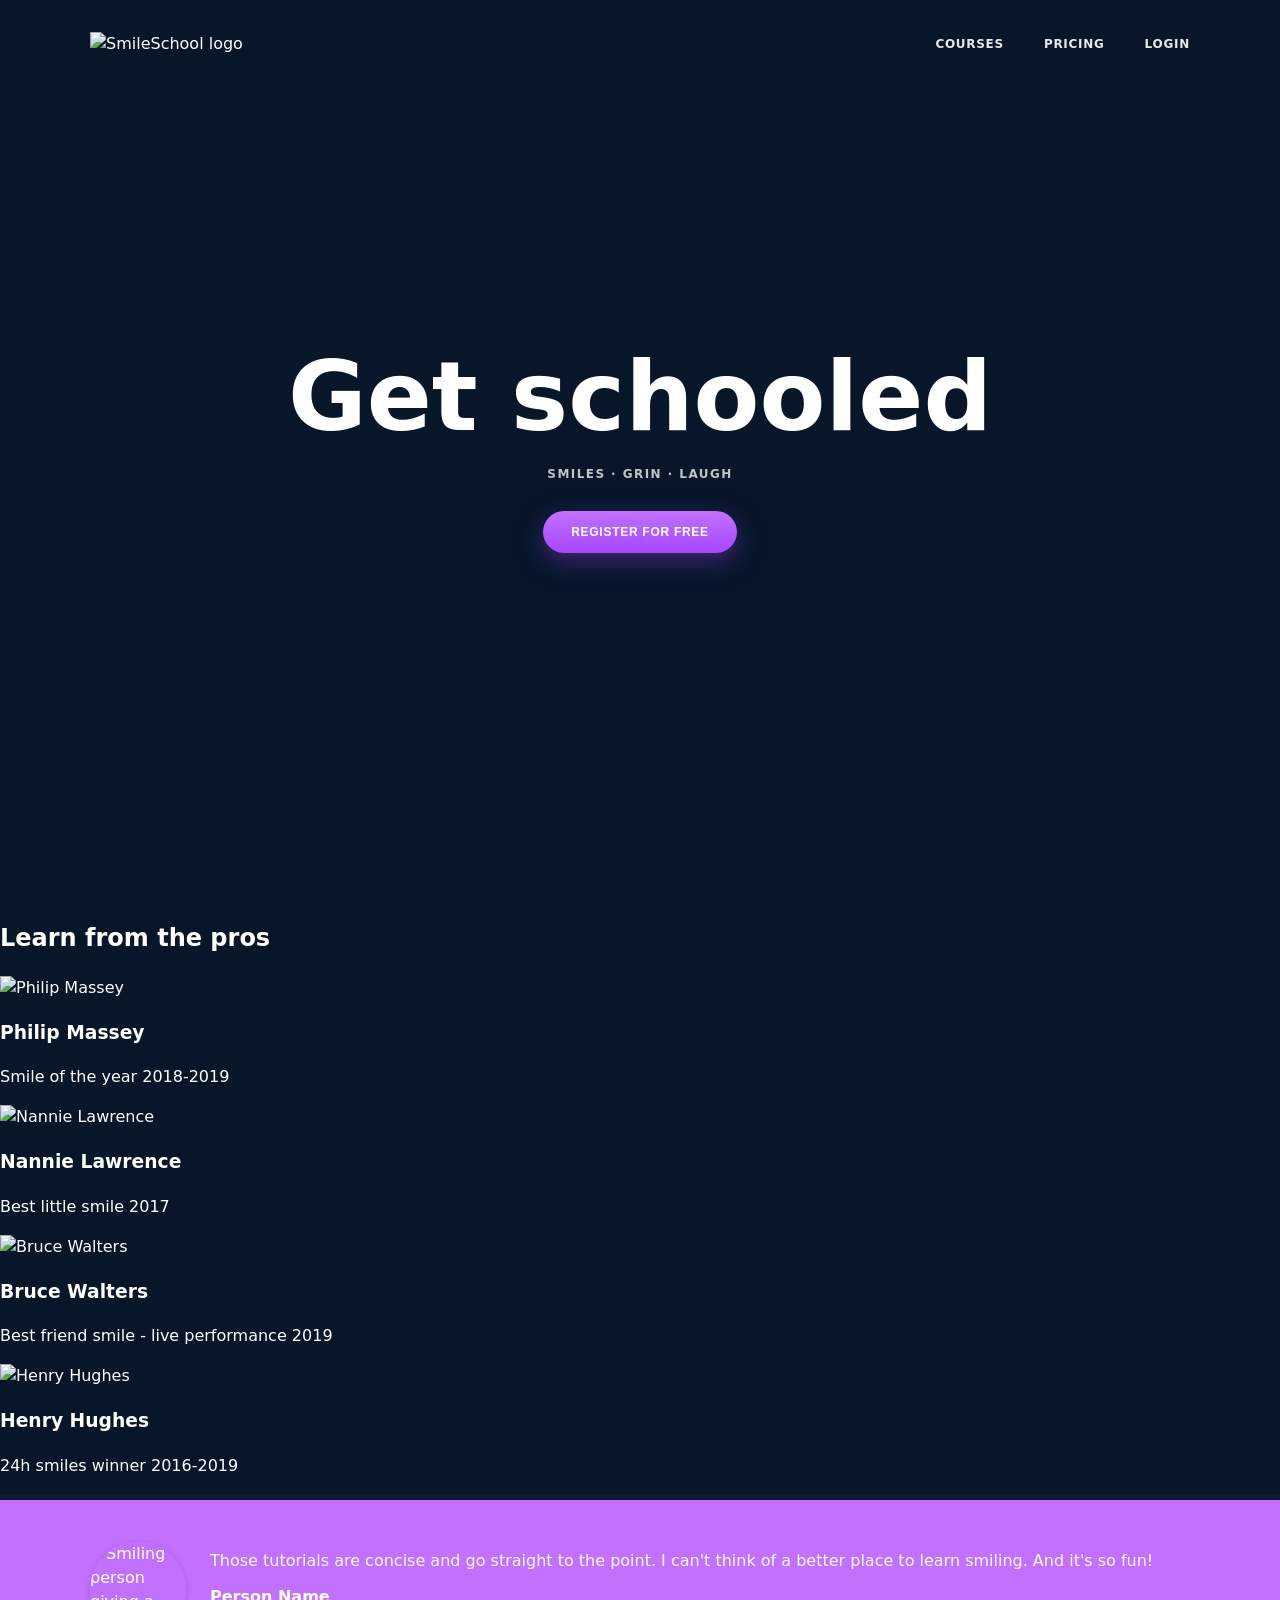
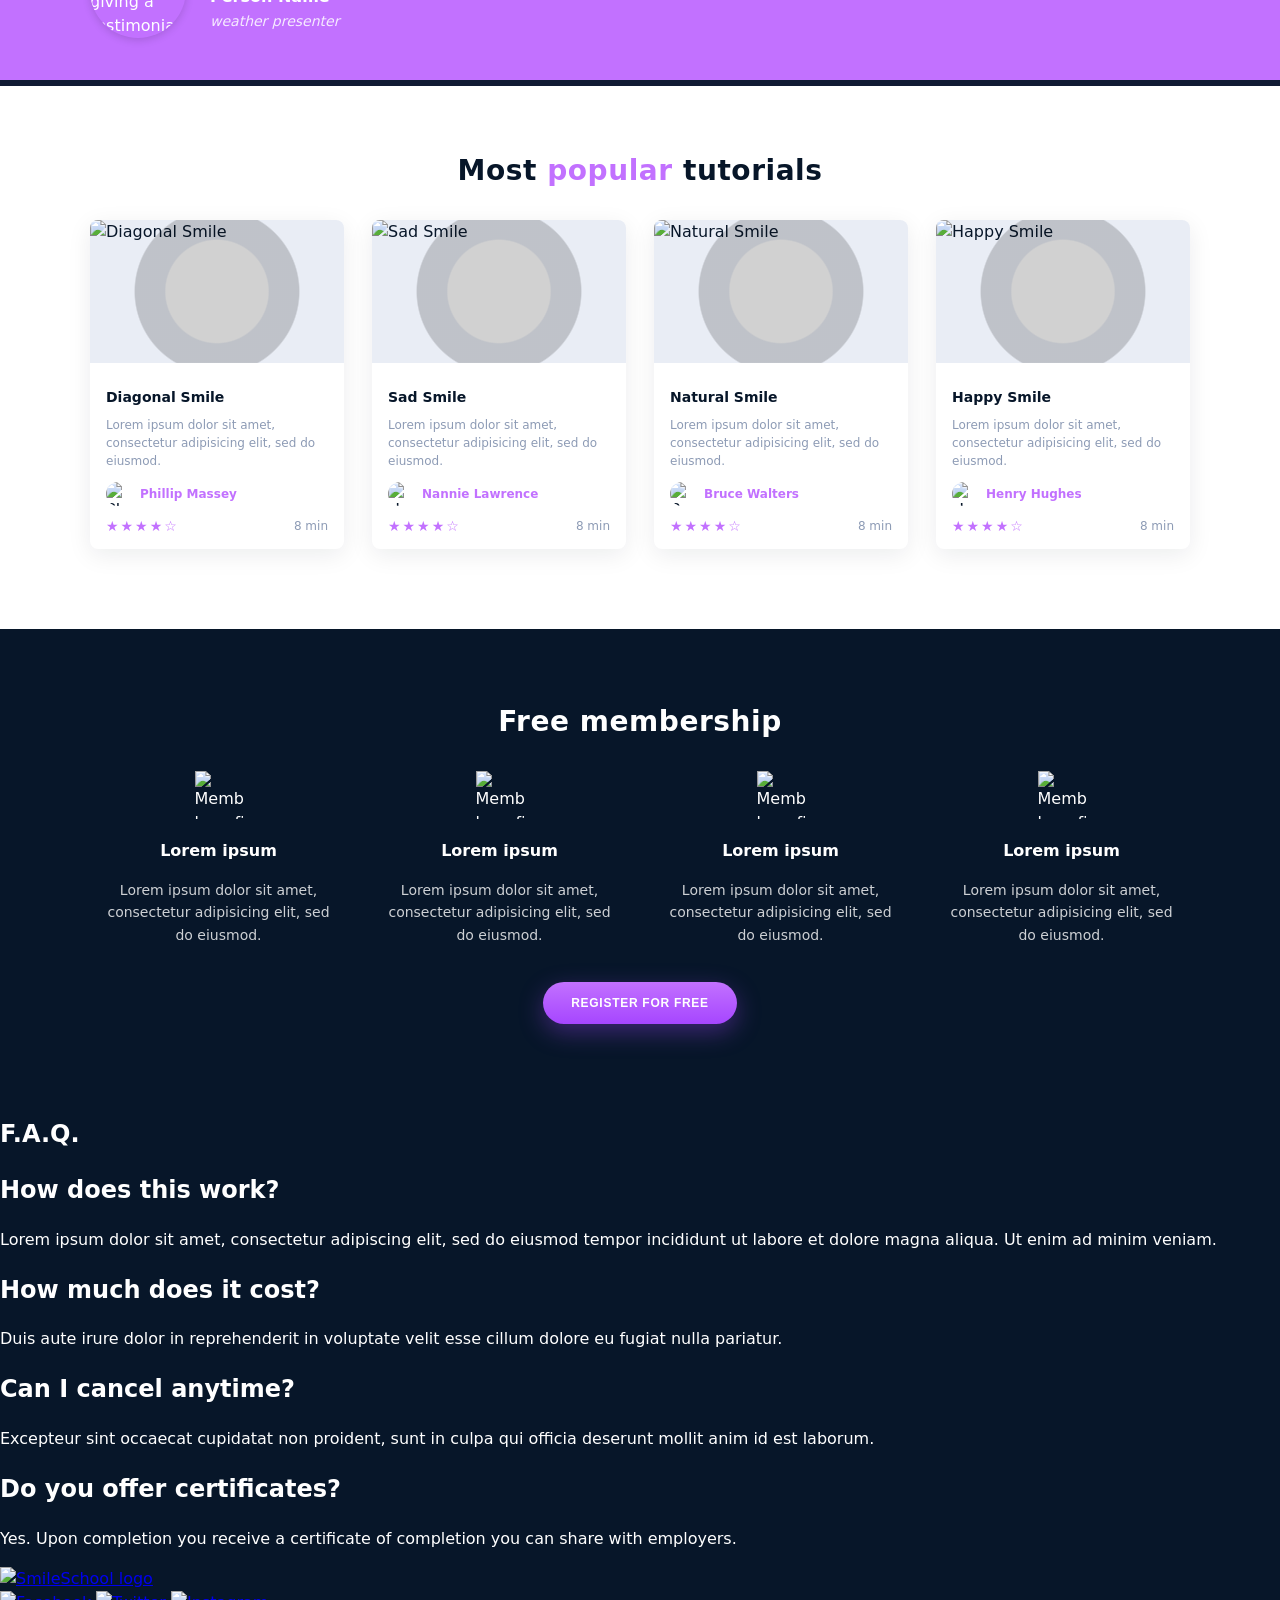
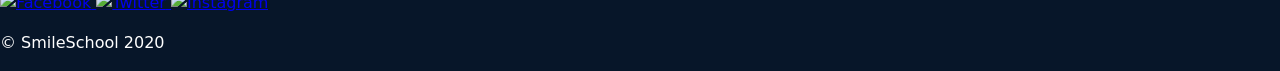
==== commit 5ee13d8e: "Task 5: style Membership section (dark band, 4 benefits grid, CTA)" ====
--- a/css_advanced/index.html
+++ b/css_advanced/index.html
@@ -176,37 +176,39 @@
     <!-- ===== /Videos ===== -->
 
     <!-- ===== Membership (Task 5) ===== -->
-    <section aria-labelledby="membership-title">
-      <h1 id="membership-title">Free membership</h1>
-
-      <div>
-        <article>
-          <img src="mem-1.svg" alt="Membership benefit 1">
-          <h2>Lorem ipsum</h2>
-          <p>Lorem ipsum dolor sit amet, consectetur adipisicing elit, sed do eiusmod.</p>
-        </article>
-
-        <article>
-          <img src="mem-2.svg" alt="Membership benefit 2">
-          <h2>Lorem ipsum</h2>
-          <p>Lorem ipsum dolor sit amet, consectetur adipisicing elit, sed do eiusmod.</p>
-        </article>
-
-        <article>
-          <img src="mem-3.svg" alt="Membership benefit 3">
-          <h2>Lorem ipsum</h2>
-          <p>Lorem ipsum dolor sit amet, consectetur adipisicing elit, sed do eiusmod.</p>
-        </article>
-
-        <article>
-          <img src="mem-4.svg" alt="Membership benefit 4">
-          <h2>Lorem ipsum</h2>
-          <p>Lorem ipsum dolor sit amet, consectetur adipisicing elit, sed do eiusmod.</p>
-        </article>
-      </div>
-
-      <button type="button">REGISTER FOR FREE</button>
-    </section>
+<section aria-labelledby="membership-title">
+  <div class="container">
+    <h1 id="membership-title">Free membership</h1>
+
+    <div class="grid">
+      <article>
+        <img src="images/mem-1.svg" alt="Membership benefit 1">
+        <h2>Lorem ipsum</h2>
+        <p>Lorem ipsum dolor sit amet, consectetur adipisicing elit, sed do eiusmod.</p>
+      </article>
+
+      <article>
+        <img src="images/mem-2.svg" alt="Membership benefit 2">
+        <h2>Lorem ipsum</h2>
+        <p>Lorem ipsum dolor sit amet, consectetur adipisicing elit, sed do eiusmod.</p>
+      </article>
+
+      <article>
+        <img src="images/mem-3.svg" alt="Membership benefit 3">
+        <h2>Lorem ipsum</h2>
+        <p>Lorem ipsum dolor sit amet, consectetur adipisicing elit, sed do eiusmod.</p>
+      </article>
+
+      <article>
+        <img src="images/mem-4.svg" alt="Membership benefit 4">
+        <h2>Lorem ipsum</h2>
+        <p>Lorem ipsum dolor sit amet, consectetur adipisicing elit, sed do eiusmod.</p>
+      </article>
+    </div>
+
+    <button type="button" class="cta">REGISTER FOR FREE</button>
+  </div>
+</section>
     <!-- ===== /Membership ===== -->
 
     <!-- ===== FAQ (Task 6) ===== -->
--- a/css_advanced/styles.css
+++ b/css_advanced/styles.css
@@ -206,3 +206,57 @@
 @media (max-width:560px){
   .videos{ grid-template-columns: 1fr; }
 }
+/* === Task 5 · Membership (4th section) === */
+main > section:nth-of-type(4){
+  background:#071629; /* dark */
+  color:#fff;
+  text-align:center;
+  padding:72px 0;
+}
+main > section:nth-of-type(4) .container{
+  width:min(100%, calc(var(--maxw) + 48px));
+  margin-inline:auto;
+  padding-inline:24px;
+}
+main > section:nth-of-type(4) h1{
+  margin:0 0 22px;
+  font-weight:700;
+  font-size:28px;
+  letter-spacing:.02em;
+}
+main > section:nth-of-type(4) .grid{
+  display:grid;
+  grid-template-columns:repeat(4, 1fr);
+  gap:24px;
+  margin-top:28px;
+}
+main > section:nth-of-type(4) article{
+  display:flex;
+  flex-direction:column;
+  align-items:center;
+  gap:10px;
+}
+main > section:nth-of-type(4) article img{
+  width:48px; height:48px; object-fit:contain; display:block;
+}
+main > section:nth-of-type(4) article h2{
+  margin:10px 0 6px;
+  font-weight:700; font-size:16px;
+}
+main > section:nth-of-type(4) article p{
+  margin:0; max-width:240px; color:rgba(255,255,255,.8); font-size:14px; line-height:1.6;
+}
+main > section:nth-of-type(4) .cta{
+  display:inline-block; margin-top:36px; padding:14px 28px; border-radius:999px; border:0;
+  background:linear-gradient(180deg, var(--primary) 0%, var(--primary-strong) 100%);
+  color:#fff; font-weight:700; font-size:12px; letter-spacing:.06em; text-transform:uppercase;
+  box-shadow:0 8px 24px rgba(162,70,255,.35); cursor:pointer;
+}
+
+/* Responsive */
+@media (max-width:1024px){
+  main > section:nth-of-type(4) .grid{ grid-template-columns:repeat(2,1fr); }
+}
+@media (max-width:560px){
+  main > section:nth-of-type(4) .grid{ grid-template-columns:1fr; }
+}
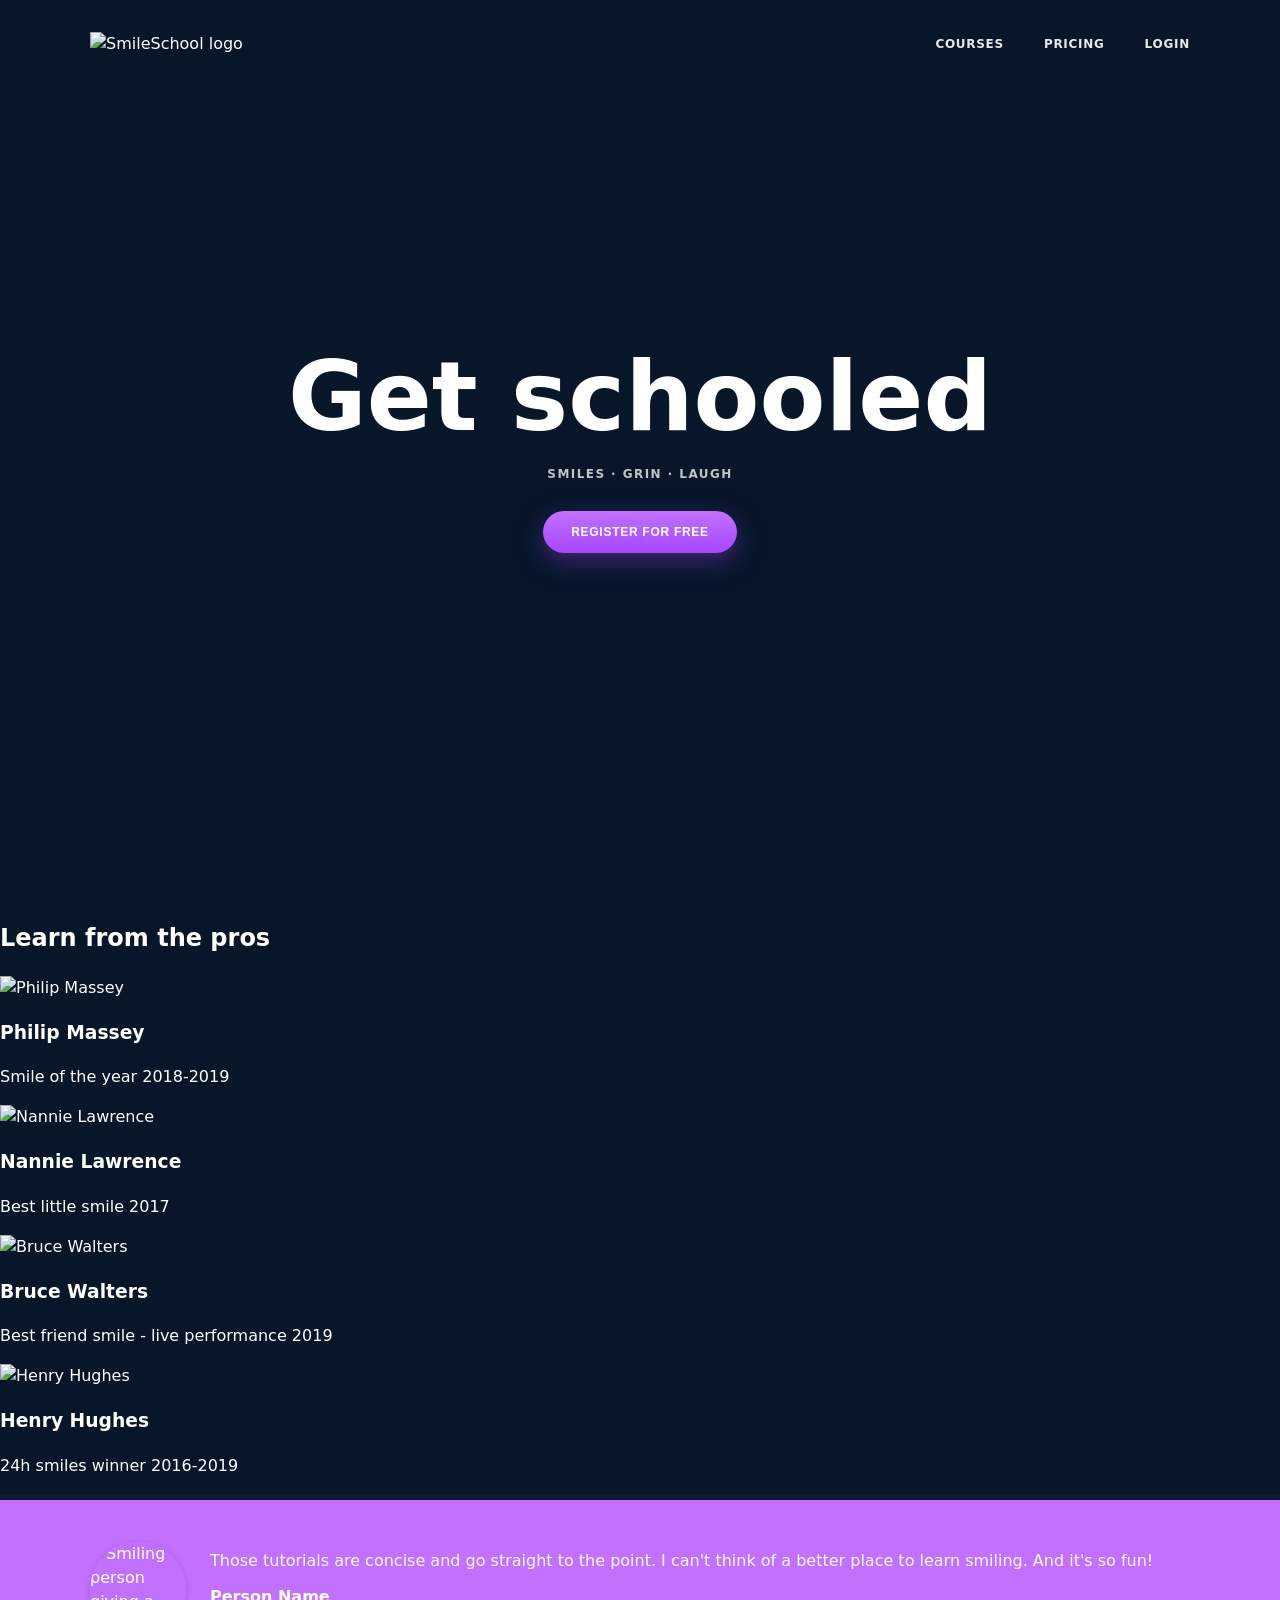
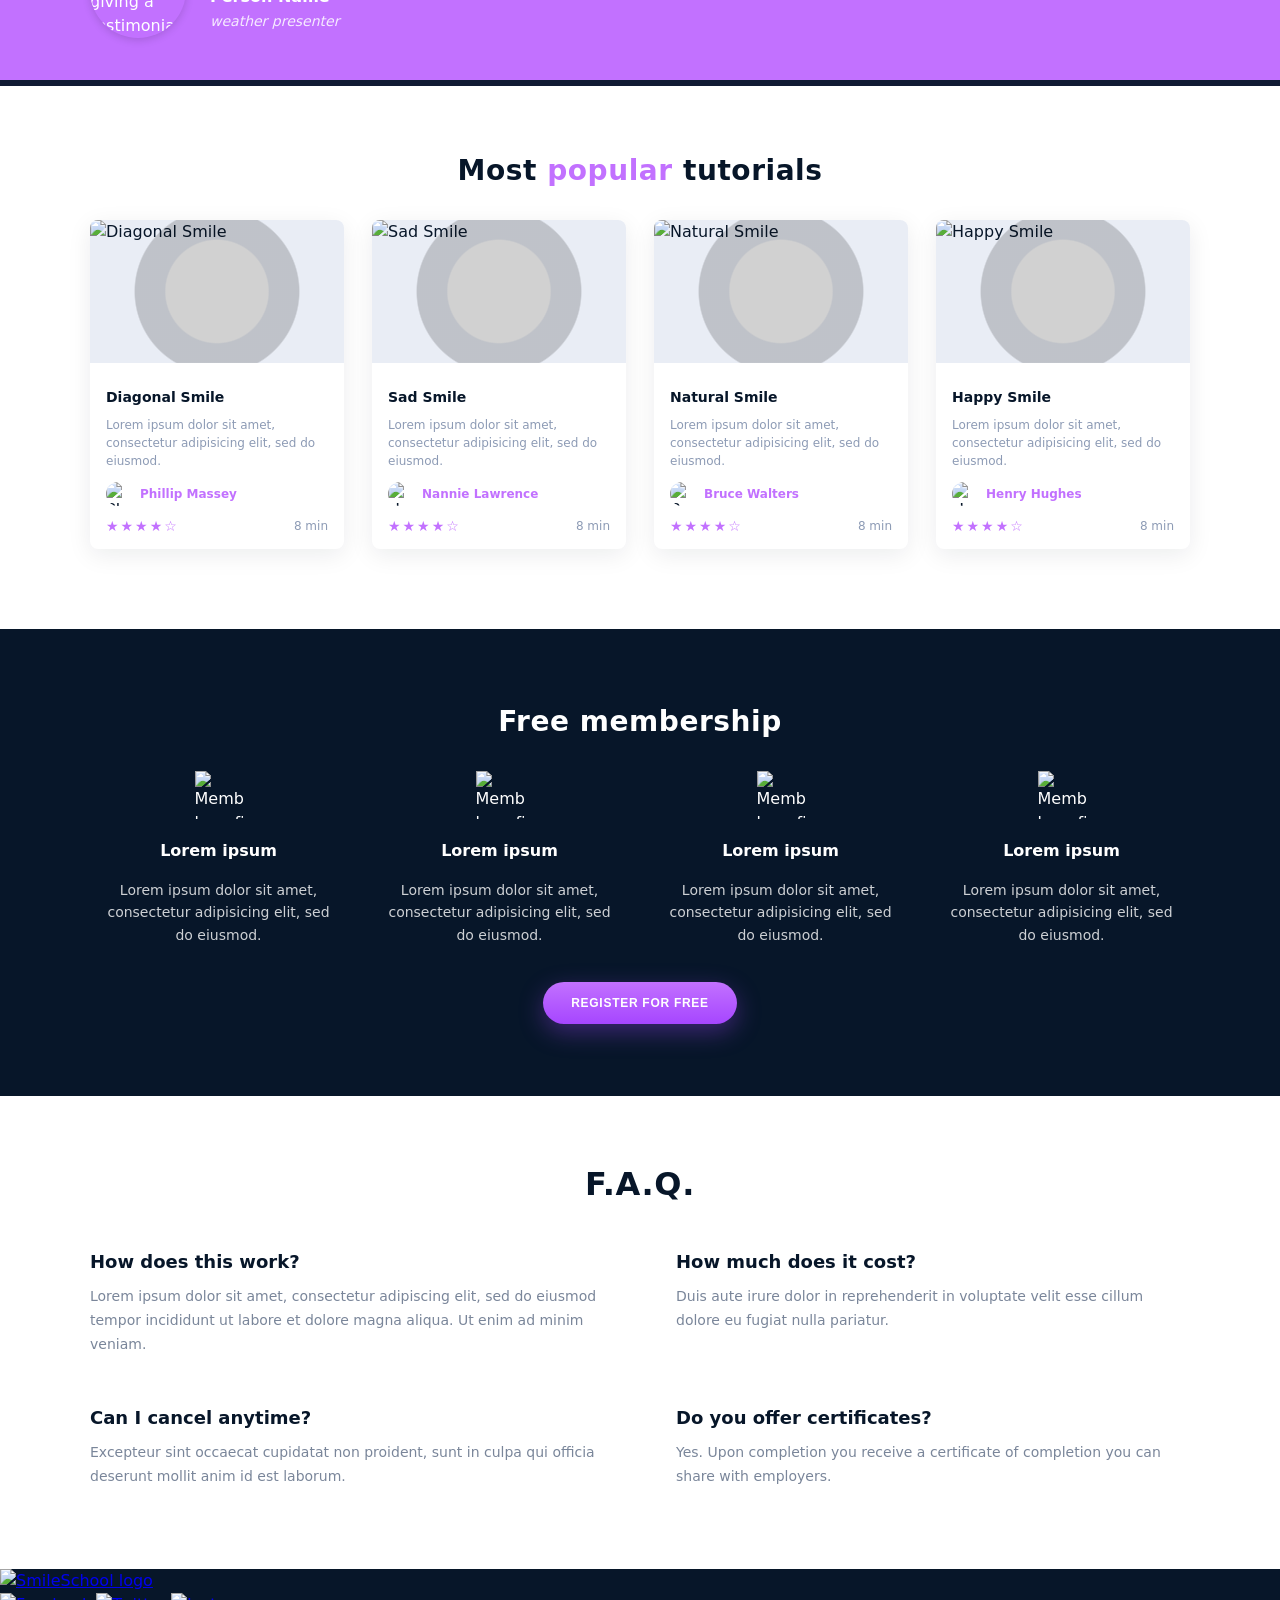
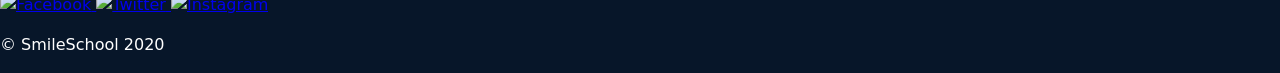
==== commit e8a1fe18: "Task 6: style FAQ section (2x2 grid, titles and paragraphs)" ====
--- a/css_advanced/index.html
+++ b/css_advanced/index.html
@@ -212,49 +212,47 @@
     <!-- ===== /Membership ===== -->
 
     <!-- ===== FAQ (Task 6) ===== -->
-    <section id="faq" aria-labelledby="faq-title">
-      <h1 id="faq-title">F.A.Q.</h1>
-
-      <div>
-        <!-- Row 1 -->
-        <div>
-          <article>
-            <h2>How does this work?</h2>
-            <p>
-              Lorem ipsum dolor sit amet, consectetur adipiscing elit, sed do eiusmod tempor
-              incididunt ut labore et dolore magna aliqua. Ut enim ad minim veniam.
-            </p>
-          </article>
-
-          <article>
-            <h2>How much does it cost?</h2>
-            <p>
-              Duis aute irure dolor in reprehenderit in voluptate velit esse cillum dolore
-              eu fugiat nulla pariatur.
-            </p>
-          </article>
-        </div>
-
-        <!-- Row 2 -->
-        <div>
-          <article>
-            <h2>Can I cancel anytime?</h2>
-            <p>
-              Excepteur sint occaecat cupidatat non proident, sunt in culpa qui officia
-              deserunt mollit anim id est laborum.
-            </p>
-          </article>
-
-          <article>
-            <h2>Do you offer certificates?</h2>
-            <p>
-              Yes. Upon completion you receive a certificate of completion you can share
-              with employers.
-            </p>
-          </article>
-        </div>
-      </div>
-    </section>
+<section id="faq" aria-labelledby="faq-title">
+  <div class="container">
+    <h1 id="faq-title">F.A.Q.</h1>
+
+    <div class="faq-grid">
+      <!-- Row 1 -->
+      <article>
+        <h2>How does this work?</h2>
+        <p>
+          Lorem ipsum dolor sit amet, consectetur adipiscing elit, sed do eiusmod tempor
+          incididunt ut labore et dolore magna aliqua. Ut enim ad minim veniam.
+        </p>
+      </article>
+
+      <article>
+        <h2>How much does it cost?</h2>
+        <p>
+          Duis aute irure dolor in reprehenderit in voluptate velit esse cillum dolore
+          eu fugiat nulla pariatur.
+        </p>
+      </article>
+
+      <!-- Row 2 -->
+      <article>
+        <h2>Can I cancel anytime?</h2>
+        <p>
+          Excepteur sint occaecat cupidatat non proident, sunt in culpa qui officia
+          deserunt mollit anim id est laborum.
+        </p>
+      </article>
+
+      <article>
+        <h2>Do you offer certificates?</h2>
+        <p>
+          Yes. Upon completion you receive a certificate of completion you can share
+          with employers.
+        </p>
+      </article>
+    </div>
+  </div>
+</section>
     <!-- ===== /FAQ ===== -->
 
   </main>
--- a/css_advanced/styles.css
+++ b/css_advanced/styles.css
@@ -260,3 +260,50 @@
 @media (max-width:560px){
   main > section:nth-of-type(4) .grid{ grid-template-columns:1fr; }
 }
+/* === Task 6 · FAQ (5th section) === */
+main > section:nth-of-type(5){
+  background:#fff; color:#071629;
+  padding:64px 0 80px;
+}
+
+main > section:nth-of-type(5) .container{
+  width:min(100%, calc(var(--maxw) + 48px));
+  margin-inline:auto;
+  padding-inline:24px;
+}
+
+main > section:nth-of-type(5) h1{
+  margin:0 0 40px;
+  text-align:center;
+  font-weight:700;
+  font-size:32px;
+  letter-spacing:.02em;
+}
+
+/* Grid 2x2 de preguntas */
+.faq-grid{
+  display:grid;
+  grid-template-columns: repeat(2, 1fr);
+  gap:48px 72px;
+}
+
+.faq-grid article h2{
+  margin:0 0 10px;
+  font-weight:700;
+  font-size:18px;
+}
+
+.faq-grid article p{
+  margin:0;
+  color:#7A869A;
+  font-size:14px;
+  line-height:1.7;
+}
+
+/* Responsive */
+@media (max-width:900px){
+  .faq-grid{ gap:32px 40px; }
+}
+@media (max-width:640px){
+  .faq-grid{ grid-template-columns:1fr; gap:28px; }
+}
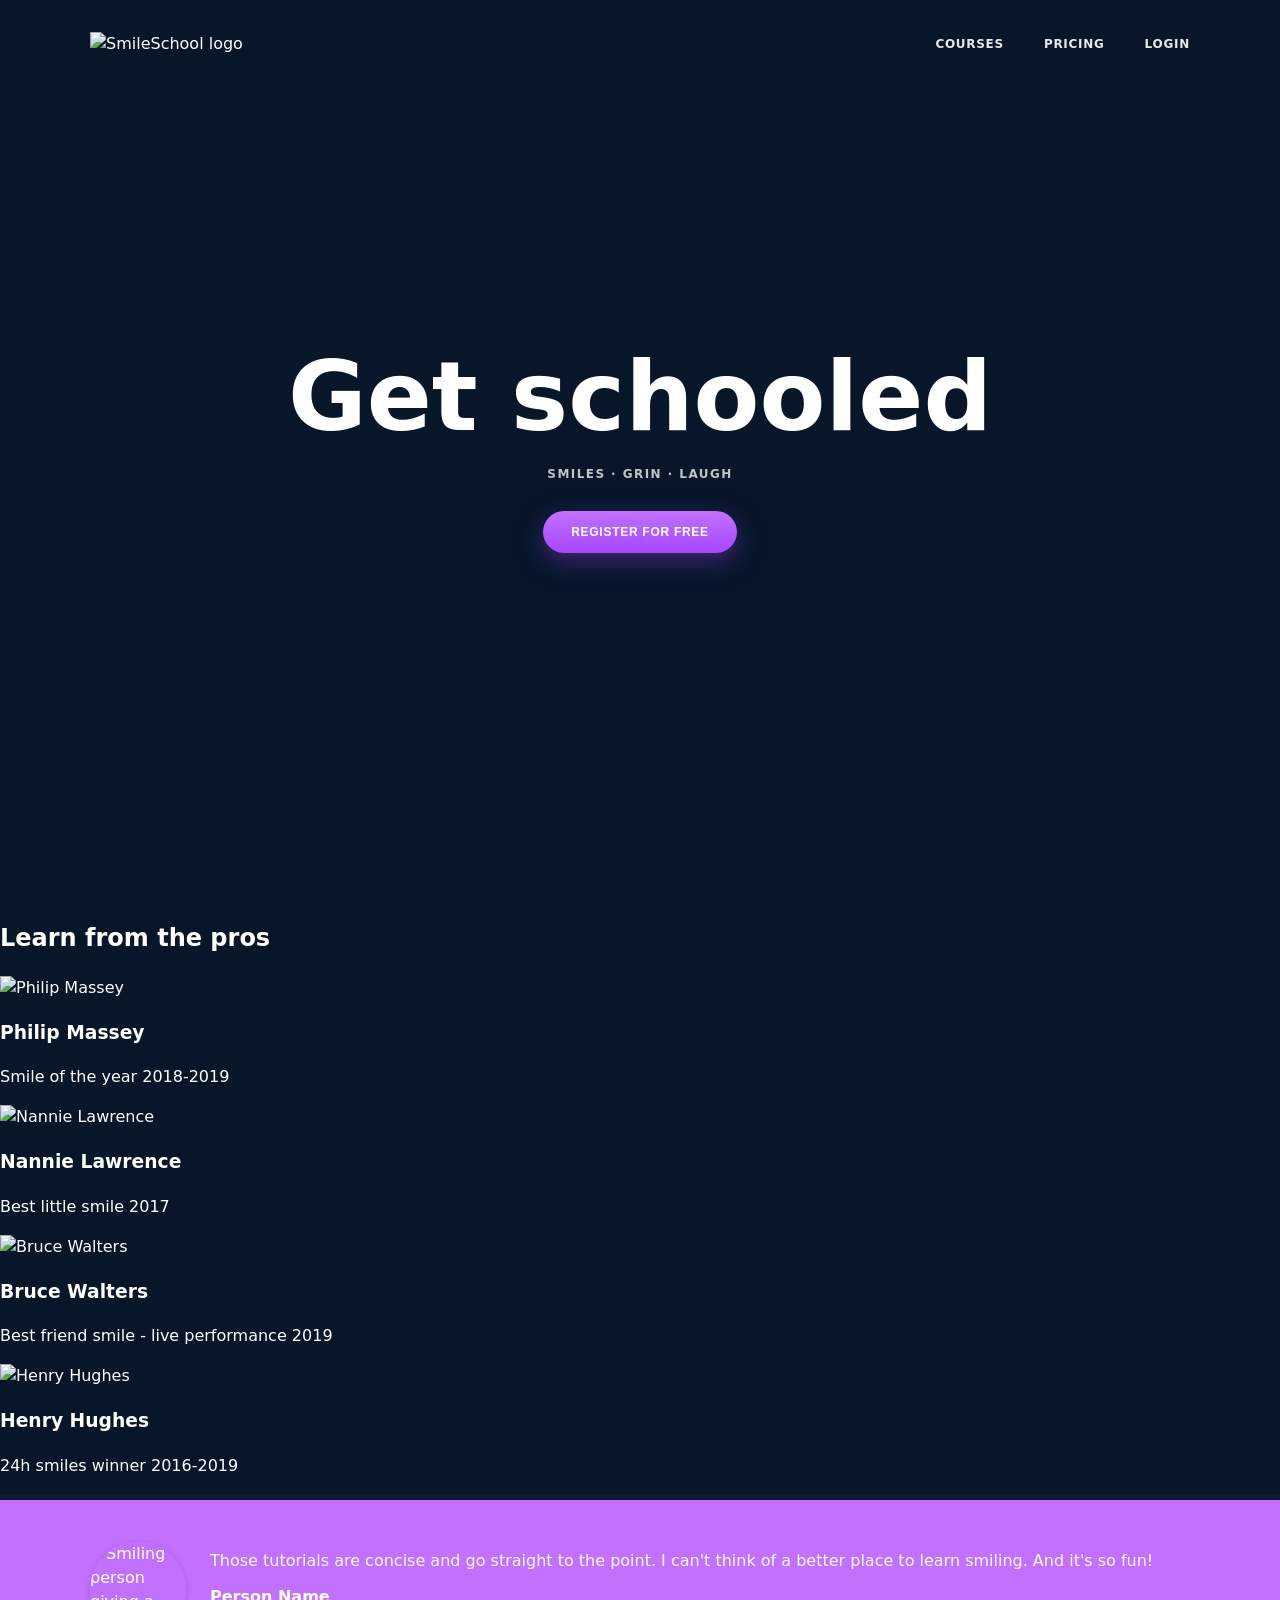
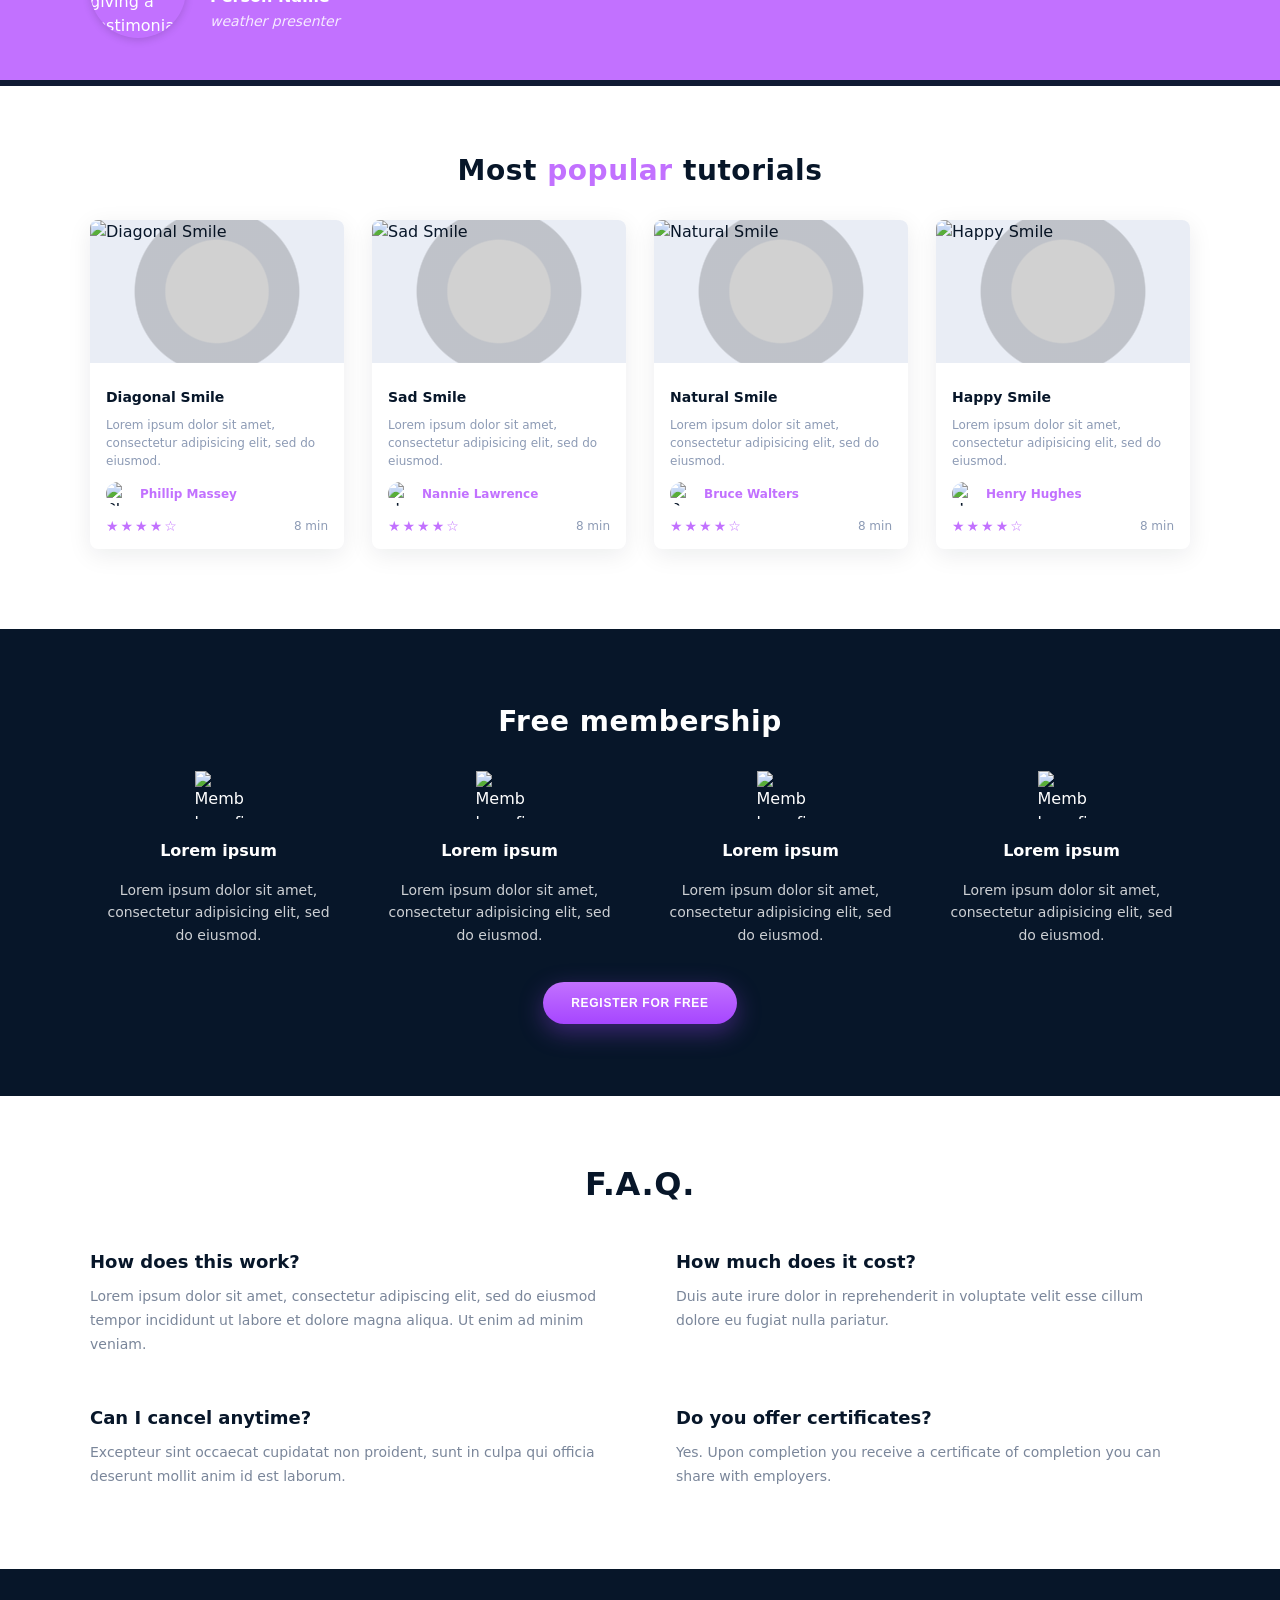
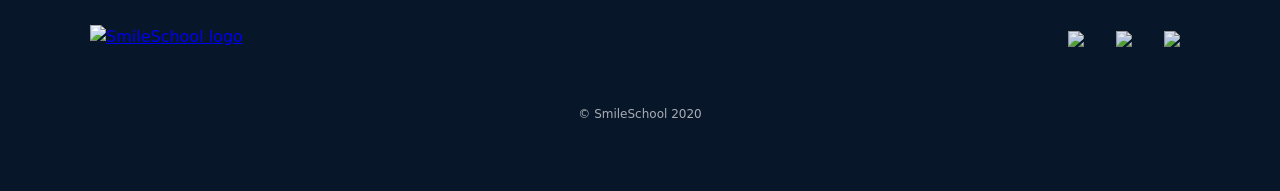
==== commit 02770305: "Task 7: style footer (logo + social row, centered copyright, responsive)" ====
--- a/css_advanced/index.html
+++ b/css_advanced/index.html
@@ -259,31 +259,31 @@
   <!-- ===== /Main ===== -->
 
   <!-- ===== Footer (Task 7) ===== -->
-  <footer>
-    <div>
-      <div>
-        <!-- Footer logo -->
-        <a href="/" aria-label="SmileSchool home">
-          <img src="logo.png" alt="SmileSchool logo">
+<footer>
+  <div class="container">
+    <div class="footer-top">
+      <!-- Footer logo -->
+      <a href="/" class="logo" aria-label="SmileSchool home">
+        <img src="images/logo.png" alt="SmileSchool logo">
+      </a>
+
+      <!-- Social links -->
+      <div class="social" aria-label="Social links">
+        <a href="#" aria-label="Facebook">
+          <img src="images/icon-facebook.svg" alt="Facebook">
         </a>
-
-        <!-- Social links -->
-        <div aria-label="Social links">
-          <a href="#" aria-label="Facebook">
-            <img src="icon-facebook.svg" alt="Facebook">
-          </a>
-          <a href="#" aria-label="Twitter">
-            <img src="icon-twitter.svg" alt="Twitter">
-          </a>
-          <a href="#" aria-label="Instagram">
-            <img src="icon-instagram.svg" alt="Instagram">
-          </a>
-        </div>
+        <a href="#" aria-label="Twitter">
+          <img src="images/icon-twitter.svg" alt="Twitter">
+        </a>
+        <a href="#" aria-label="Instagram">
+          <img src="images/icon-instagram.svg" alt="Instagram">
+        </a>
       </div>
-
-      <p>© SmileSchool 2020</p>
-    </div>
-  </footer>
+    </div>
+
+    <p class="copyright">© SmileSchool 2020</p>
+  </div>
+</footer>
   <!-- ===== /Footer ===== -->
 
 </body>
--- a/css_advanced/styles.css
+++ b/css_advanced/styles.css
@@ -307,3 +307,59 @@
 @media (max-width:640px){
   .faq-grid{ grid-template-columns:1fr; gap:28px; }
 }
+/* === Task 7 · Footer === */
+footer{
+  background:#071629;
+  color:#fff;
+  padding:56px 0;
+}
+footer .container{
+  width:min(100%, calc(var(--maxw) + 48px));
+  margin-inline:auto;
+  padding-inline:24px;
+}
+
+/* fila superior: logo + redes */
+.footer-top{
+  display:flex;
+  align-items:center;
+  justify-content:space-between;
+  gap:24px;
+}
+footer .logo img{
+  display:block;
+  height:32px;            /* ajusta si tu asset requiere otro tamaño */
+  width:auto;
+}
+
+/* redes */
+footer .social{
+  display:flex;
+  align-items:center;
+  gap:16px;
+}
+footer .social a{
+  display:inline-flex;
+  align-items:center;
+  justify-content:center;
+  width:32px; height:32px;
+  border-radius:50%;
+}
+footer .social img{
+  width:20px; height:20px; display:block;
+  opacity:.9; transition:opacity .2s ease;
+}
+footer .social a:hover img{ opacity:1; }
+
+/* copyright */
+footer .copyright{
+  margin-top:48px;
+  text-align:center;
+  font-size:12px;
+  color:rgba(255,255,255,.65);
+}
+
+/* responsive */
+@media (max-width:560px){
+  .footer-top{ flex-direction:column; gap:16px; }
+}
